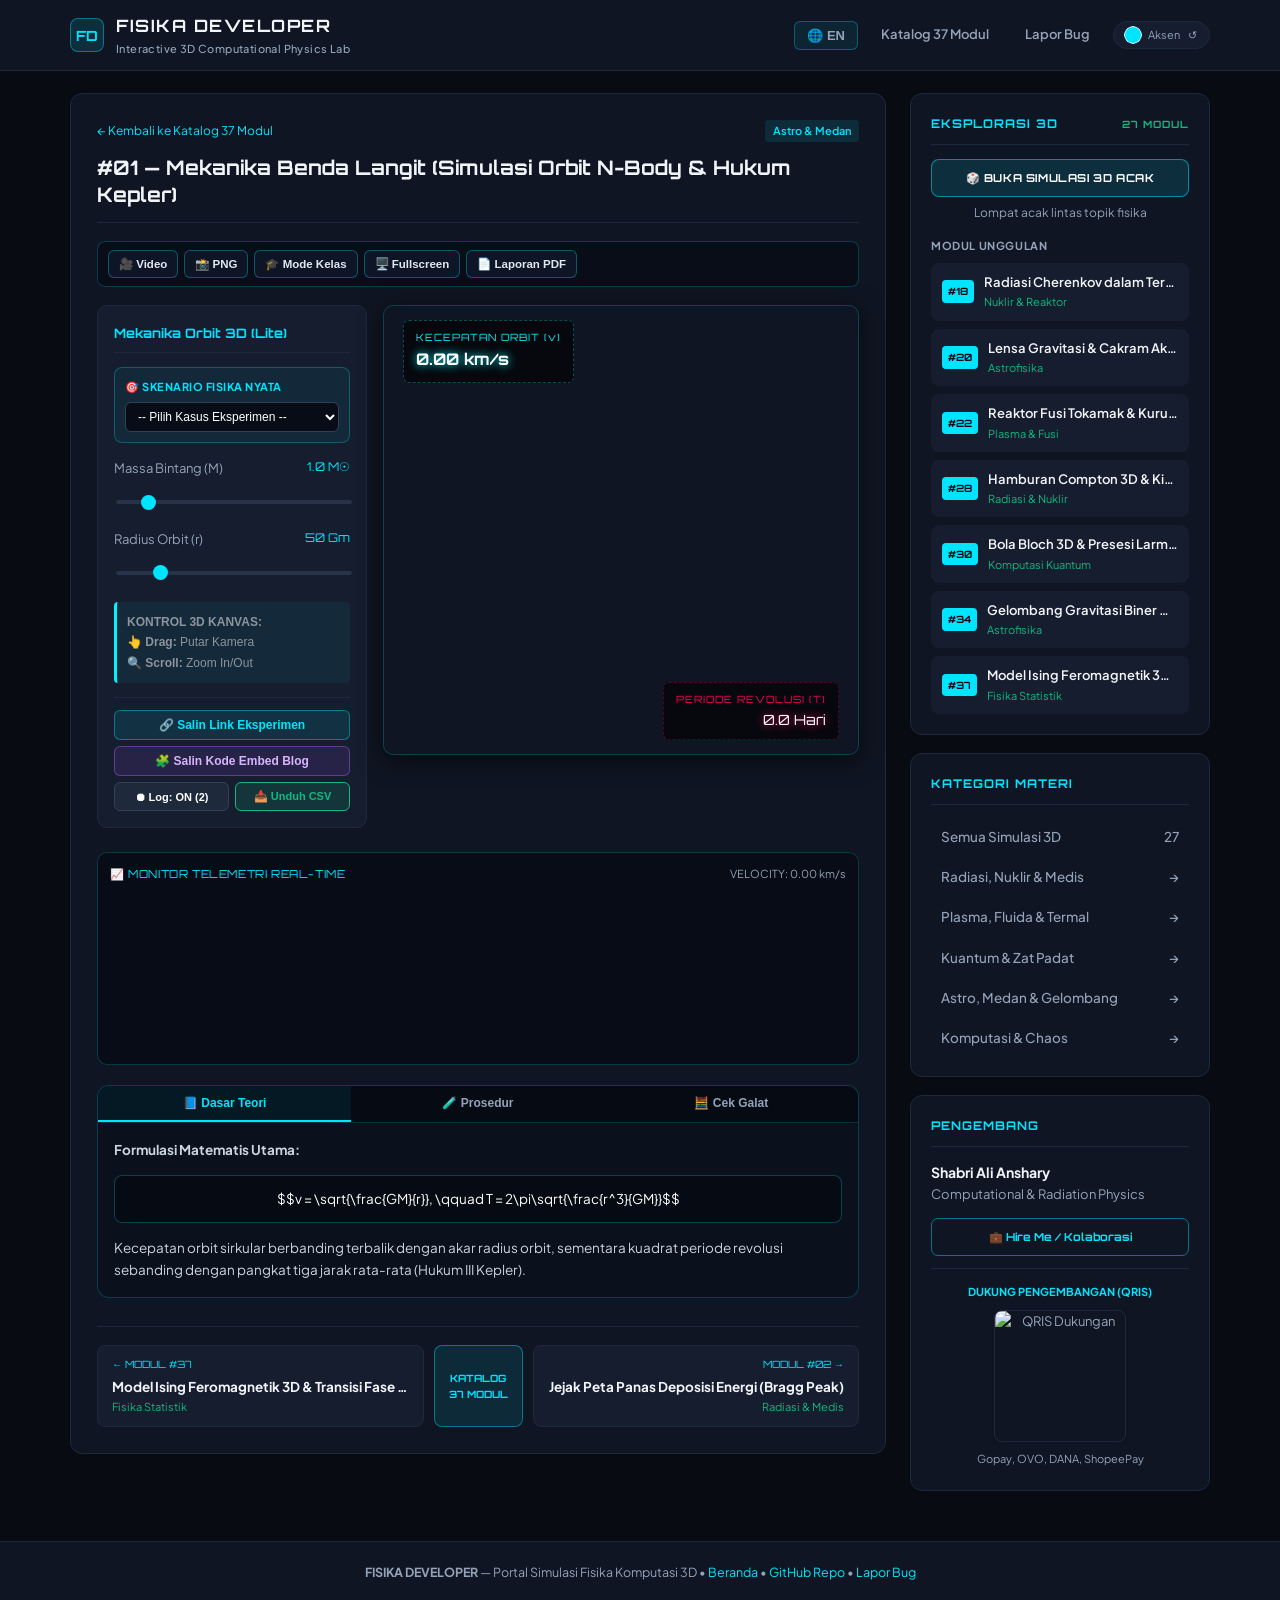
==== modul.html @ 979b7459 "Update modul.html" ====
<!DOCTYPE html>
<html lang="id">
<head>
  <link rel="manifest" href="manifest.json"/>
  <meta charset="utf-8"/>
  <meta name="viewport" content="width=device-width, initial-scale=1"/>
  <title>Modul Simulasi 3D — Fisika Developer</title>
  <link rel="preconnect" href="https://fonts.gstatic.com" crossorigin/>
  <link href="https://fonts.googleapis.com/css2?family=Orbitron:wght@600;700&family=Plus+Jakarta+Sans:wght@400;500;600;700&display=swap" rel="stylesheet"/>
  <link rel="stylesheet" href="style.css?v=3"/>

  <!-- Pustaka Inti 3D & Grafik (Dimuat langsung sebelum modul dijalankan) -->
  <script src="https://cdnjs.cloudflare.com/ajax/libs/three.js/r128/three.min.js"></script>
  <script src="https://cdn.jsdelivr.net/npm/three@0.128.0/examples/js/controls/OrbitControls.js"></script>
  <script src="https://cdn.jsdelivr.net/npm/three@0.128.0/examples/js/renderers/CSS2DRenderer.js"></script>
  <script src="https://cdn.jsdelivr.net/npm/three@0.128.0/examples/js/renderers/CSS3DRenderer.js"></script>
  <script src="https://cdn.jsdelivr.net/npm/chart.js@4.4.1/dist/chart.umd.min.js"></script>

  <script>
    window.MathJax = {
      tex: { inlineMath: [['$', '$'], ['\\(', '\\)']], displayMath: [['$$', '$$'], ['\\[', '\\]']] },
      options: { skipHtmlTags: ['script', 'noscript', 'style', 'textarea', 'pre'] }
    };
  </script>
  <script async id="MathJax-script" src="https://cdn.jsdelivr.net/npm/mathjax@3/es5/tex-mml-chtml.js"></script>
  <script>
    (function() {
      try {
        var saved = localStorage.getItem('customThemeColor');
        if (saved && /^#[0-9A-Fa-f]{6}$/.test(saved)) {
          var r = parseInt(saved.slice(1, 3), 16);
          var g = parseInt(saved.slice(3, 5), 16);
          var b = parseInt(saved.slice(5, 7), 16);
          document.documentElement.style.setProperty('--accent', saved);
          document.documentElement.style.setProperty('--accent-rgb', r + ', ' + g + ', ' + b);
        }
      } catch (e) {}
    })();
  </script>
</head>
<body>
  <header class="site-header">
    <div class="header-inner">
      <div class="brand-group">
        <div class="brand-logo">FD</div>
        <div>
          <h1 class="brand-title"><a href="index.html">FISIKA DEVELOPER</a></h1>
          <span class="brand-sub">Interactive 3D Computational Physics Lab</span>
        </div>
      </div>

      <div class="header-actions">
        <a class="header-nav-link" href="index.html">Katalog 27 Modul</a>
        <a class="header-nav-link" href="mailto:ian479872@gmail.com?subject=%5BBUG%20REPORT%5D%20Fisika%20Developer" title="Laporkan Kendala Simulasi">Lapor Bug</a>
        <div class="accent-pill" title="Ubah Warna Aksen">
          <input id="theme-color-picker" type="color" value="#00e5ff"/>
          <span>Aksen</span>
          <button class="btn-reset-mini" id="btn-reset-theme" title="Reset Warna" type="button">&#8634;</button>
        </div>
      </div>
    </div>
  </header>

  <div class="page-shell">
    <main class="main-column">
      <article class="post-article-card">
        <div class="module-breadcrumb">
          <a href="index.html">&#8592; Kembali ke Katalog 27 Modul</a>
          <span class="module-tag" id="f3d-mod-badge">MODUL 3D</span>
        </div>
        <h1 class="post-title" id="f3d-mod-title">Memuat Modul Simulasi 3D...</h1>
        <div class="post-body" id="f3d-module-mount">
          <p style="color:var(--text-secondary);">Menginisialisasi ruang kerja simulasi interaktif...</p>
        </div>
        <div id="f3d-post-nav"></div>
      </article>
    </main>

    <aside class="sidebar-column">
      <div class="card-box">
        <h3 class="card-heading">
          <span>Eksplorasi 3D</span>
          <span style="font-size:10px;color:var(--mint);">27 MODUL</span>
        </h3>
        <button class="btn-random-sim" id="f3d-btn-random" type="button">🎲 BUKA SIMULASI 3D ACAK</button>
        <div class="random-status" id="f3d-rand-msg">Lompat acak lintas topik fisika</div>

        <div style="font-size:11px;font-weight:700;color:var(--text-secondary);letter-spacing:0.6px;margin-bottom:8px;text-transform:uppercase;">Modul Unggulan</div>
        <div class="featured-list" id="f3d-featured-container"></div>
      </div>

      <div class="card-box">
        <h3 class="card-heading"><span>Kategori Materi</span></h3>
        <ul class="cat-nav">
          <li><a href="index.html"><span>Semua Simulasi 3D</span><span>27</span></a></li>
          <li><a href="index.html?cat=Radiasi"><span>Radiasi, Nuklir &amp; Medis</span><span>&#8594;</span></a></li>
          <li><a href="index.html?cat=Plasma"><span>Plasma, Fluida &amp; Termal</span><span>&#8594;</span></a></li>
          <li><a href="index.html?cat=Kuantum"><span>Kuantum &amp; Zat Padat</span><span>&#8594;</span></a></li>
          <li><a href="index.html?cat=Astro"><span>Astro, Medan &amp; Gelombang</span><span>&#8594;</span></a></li>
          <li><a href="index.html?cat=Komputasi"><span>Komputasi &amp; Chaos</span><span>&#8594;</span></a></li>
        </ul>
      </div>

      <div class="card-box author-compact">
        <h3 class="card-heading"><span>Pengembang</span></h3>
        <strong>Shabri Ali Anshary</strong>
        <span>Computational &amp; Radiation Physics</span>
        <a class="btn-hire-mini" href="mailto:ian479872@gmail.com?subject=Tawaran%20Proyek%20Simulasi%20Web">💼 Hire Me / Kolaborasi</a>

        <div class="qris-mini-wrap">
          <span style="font-size:11px;font-weight:700;color:var(--accent);">DUKUNG PENGEMBANGAN (QRIS)</span>
          <img alt="QRIS Dukungan" loading="lazy" src="https://blogger.googleusercontent.com/img/b/R29vZ2xl/AVvXsEjn8CVaFUHnzJ29BANb3u8pIcpBMnOL6hbS3zl74StJT4lQZQMVQcQhNfY4mlAuALlma7hH4tqzjRbS37jIZikskLcAdOvyph9LU2ssyJGs4J17hGtbOM6IzKD-2duD3jlP1rYNDQzkLaF1NLt0YvtrfphUtM-YyN1kcEtHDL6ZC6NzZArZ9fwg37jhEW_D/s200/ebe55a66-ebf7-45c8-be08-d30afd587307.png"/>
          <span style="font-size:11px;">Gopay, OVO, DANA, ShopeePay</span>
        </div>
      </div>
    </aside>
  </div>

  <footer class="site-footer">
    <strong>FISIKA DEVELOPER</strong> &#8212; Portal Simulasi Fisika Komputasi 3D &#8226; <a href="index.html">Beranda</a> &#8226; <a href="https://github.com/EjenAli1/fisika-developer-clone" target="_blank" rel="noopener">GitHub Repo</a> &#8226; <a href="mailto:ian479872@gmail.com?subject=%5BBUG%20REPORT%5D">Lapor Bug</a>
  </footer>

  <script src="app.js?v=5"></script>
  <script src="addons.js?v=5"></script>
  <div class="fu-cmd-backdrop" id="fu-cmd-backdrop">
  <div class="fu-cmd-box">
    <input type="search" class="fu-cmd-input" id="fu-cmd-input" placeholder="Ketik nama simulasi, kategori, atau rumus (Esc untuk tutup)..." />
    <div class="fu-cmd-list" id="fu-cmd-list"></div>
  </div>
</div>
</body>
</html>
---- style.css ----
/* =====================================================================
   FISIKA DEVELOPER — MINIMALIST DARK LAB v2.3 (GITHUB PAGES EDITION)
   ===================================================================== */
:root {
  --accent: #00e5ff;
  --accent-rgb: 0, 229, 255;
  --mint: #10b981;
  --bg-body: #080b12;
  --bg-surface: #0f1522;
  --bg-elevated: #151d2e;
  --border-subtle: #1e293b;
  --text-primary: #f1f5f9;
  --text-secondary: #94a3b8;
  --font-display: 'Orbitron', sans-serif;
  --font-sans: 'Plus Jakarta Sans', -apple-system, BlinkMacSystemFont, sans-serif;
}

*, *::before, *::after { box-sizing: border-box; }

html { scroll-behavior: smooth; }
body {
  margin: 0;
  padding: 0;
  background-color: var(--bg-body);
  color: var(--text-primary);
  font-family: var(--font-sans);
  font-size: 15px;
  line-height: 1.65;
  -webkit-font-smoothing: antialiased;
}

a { color: var(--accent); text-decoration: none; transition: color 0.18s ease; }
a:hover { color: #ffffff; }

::-webkit-scrollbar { width: 7px; height: 7px; }
::-webkit-scrollbar-track { background: var(--bg-body); }
::-webkit-scrollbar-thumb { background: #263349; border-radius: 4px; }
::-webkit-scrollbar-thumb:hover { background: var(--accent); }

/* 1. TOP HEADER BAR */
.site-header {
  background: var(--bg-surface);
  border-bottom: 1px solid var(--border-subtle);
  position: sticky;
  top: 0;
  z-index: 100;
}
.header-inner {
  max-width: 1180px;
  margin: 0 auto;
  padding: 12px 20px;
  display: flex;
  align-items: center;
  justify-content: space-between;
  gap: 16px;
}
.brand-group { display: flex; align-items: center; gap: 12px; min-width: 0; }
.brand-logo {
  width: 34px; height: 34px;
  border-radius: 8px;
  background: rgba(var(--accent-rgb), 0.12);
  border: 1px solid rgba(var(--accent-rgb), 0.4);
  display: flex; align-items: center; justify-content: center;
  font-family: var(--font-display); font-weight: 700; font-size: 14px; color: var(--accent);
  flex-shrink: 0;
}
.brand-title {
  margin: 0;
  font-family: var(--font-display);
  font-size: 17px;
  font-weight: 700;
  letter-spacing: 1.5px;
  color: var(--text-primary);
  text-transform: uppercase;
  white-space: nowrap;
  overflow: hidden;
  text-overflow: ellipsis;
}
.brand-title a { color: inherit; }
.brand-sub {
  display: block;
  font-family: var(--font-sans);
  font-size: 11px;
  font-weight: 500;
  color: var(--text-secondary);
  letter-spacing: 0.4px;
}

.header-actions { display: flex; align-items: center; gap: 10px; flex-shrink: 0; }
.header-nav-link {
  font-size: 13px;
  font-weight: 600;
  color: var(--text-secondary);
  padding: 6px 12px;
  border-radius: 6px;
  border: 1px solid transparent;
}
.header-nav-link:hover, .header-nav-link.active {
  color: var(--accent);
  background: rgba(var(--accent-rgb), 0.08);
  border-color: rgba(var(--accent-rgb), 0.25);
}
.accent-pill {
  display: flex; align-items: center; gap: 6px;
  background: var(--bg-elevated);
  border: 1px solid var(--border-subtle);
  padding: 4px 10px;
  border-radius: 999px;
  font-size: 11px;
  color: var(--text-secondary);
}
input[type="color"]#theme-color-picker {
  -webkit-appearance: none; border: none; width: 18px; height: 18px;
  border-radius: 50%; cursor: pointer; background: none; padding: 0;
}
input[type="color"]#theme-color-picker::-webkit-color-swatch-wrapper { padding: 0; }
input[type="color"]#theme-color-picker::-webkit-color-swatch { border: 1px solid #fff; border-radius: 50%; }
.btn-reset-mini {
  background: none; border: none; color: var(--text-secondary);
  font-size: 11px; cursor: pointer; padding: 0 2px;
}
.btn-reset-mini:hover { color: var(--accent); }

/* 2. NOTICE BAR */
.notice-bar {
  max-width: 1180px;
  margin: 14px auto 0;
  padding: 0 20px;
}
.notice-inner {
  display: flex; align-items: center; justify-content: space-between; gap: 12px;
  background: rgba(245, 158, 11, 0.08);
  border: 1px solid rgba(245, 158, 11, 0.3);
  color: #fbbf24;
  padding: 8px 14px;
  border-radius: 8px;
  font-size: 13px;
}
.notice-close {
  background: none; border: none; color: #fbbf24; font-size: 16px;
  cursor: pointer; line-height: 1; padding: 2px 6px;
}

/* 3. GRID UTAMA 2 KOLOM */
.page-shell {
  max-width: 1180px;
  margin: 22px auto 50px;
  padding: 0 20px;
  display: grid;
  grid-template-columns: minmax(0, 1fr) 300px;
  gap: 24px;
  align-items: start;
}
.main-column { min-width: 0; }
.sidebar-column {
  position: sticky;
  top: 76px;
  display: flex;
  flex-direction: column;
  gap: 18px;
}

@media (max-width: 920px) {
  .page-shell { grid-template-columns: 1fr; }
  .sidebar-column { position: static; }
}

/* 4. KARTU STANDAR & SIDEBAR */
.card-box {
  background: var(--bg-surface);
  border: 1px solid var(--border-subtle);
  border-radius: 12px;
  padding: 20px;
}
.card-heading {
  margin: 0 0 14px;
  font-family: var(--font-display);
  font-size: 12px;
  font-weight: 700;
  letter-spacing: 1px;
  color: var(--accent);
  text-transform: uppercase;
  display: flex;
  align-items: center;
  justify-content: space-between;
  padding-bottom: 10px;
  border-bottom: 1px solid var(--border-subtle);
}

.btn-random-sim {
  width: 100%;
  padding: 11px 14px;
  background: rgba(var(--accent-rgb), 0.12);
  border: 1px solid rgba(var(--accent-rgb), 0.5);
  border-radius: 8px;
  color: #ffffff;
  font-family: var(--font-display);
  font-size: 11px;
  font-weight: 700;
  letter-spacing: 0.6px;
  cursor: pointer;
  transition: background 0.18s ease, border-color 0.18s ease;
}
.btn-random-sim:hover {
  background: var(--accent);
  border-color: var(--accent);
  color: #05080f;
}
.random-status {
  font-size: 12px;
  color: var(--text-secondary);
  text-align: center;
  margin: 6px 0 14px;
  min-height: 18px;
}

.featured-list { display: flex; flex-direction: column; gap: 8px; }
.featured-item {
  display: flex; align-items: center; gap: 10px;
  padding: 8px 10px;
  background: var(--bg-elevated);
  border: 1px solid transparent;
  border-radius: 8px;
  transition: border-color 0.18s ease, transform 0.18s ease;
}
.featured-item:hover {
  border-color: rgba(var(--accent-rgb), 0.45);
  transform: translateX(2px);
}
.featured-num {
  font-family: var(--font-display);
  font-size: 10px;
  font-weight: 700;
  color: #05080f;
  background: var(--accent);
  padding: 3px 6px;
  border-radius: 4px;
  flex-shrink: 0;
}
.featured-meta { min-width: 0; flex: 1; }
.featured-title {
  display: block;
  font-size: 13px;
  font-weight: 600;
  color: var(--text-primary);
  white-space: nowrap;
  overflow: hidden;
  text-overflow: ellipsis;
}
.featured-cat {
  display: block;
  font-size: 11px;
  color: var(--mint);
}

.cat-nav { list-style: none; margin: 0; padding: 0; display: flex; flex-direction: column; gap: 4px; }
.cat-nav a {
  display: flex; align-items: center; justify-content: space-between;
  padding: 7px 10px;
  border-radius: 6px;
  font-size: 13.5px;
  font-weight: 500;
  color: var(--text-secondary);
}
.cat-nav a:hover, .cat-nav a.active {
  background: var(--bg-elevated);
  color: var(--accent);
  font-weight: 600;
}

.author-compact { font-size: 13px; color: var(--text-secondary); }
.author-compact strong { color: var(--text-primary); display: block; font-size: 14px; }
.qris-mini-wrap {
  margin-top: 12px;
  padding-top: 12px;
  border-top: 1px solid var(--border-subtle);
  text-align: center;
}
.qris-mini-wrap img {
  width: 132px; height: 132px;
  border-radius: 8px;
  border: 1px solid var(--border-subtle);
  margin: 8px auto 6px;
  display: block;
}
.btn-hire-mini {
  display: block;
  margin-top: 12px;
  text-align: center;
  padding: 9px 12px;
  border-radius: 7px;
  border: 1px solid rgba(var(--accent-rgb), 0.45);
  color: var(--accent);
  font-family: var(--font-display);
  font-size: 11px;
  font-weight: 700;
}
.btn-hire-mini:hover { background: var(--accent); color: #05080f; }

/* 5. KATALOG 27 MODUL */
.catalog-header {
  display: flex; flex-wrap: wrap; justify-content: space-between; align-items: center;
  gap: 12px; margin-bottom: 16px;
}
.catalog-title {
  margin: 0;
  font-family: var(--font-display);
  font-size: 16px;
  color: var(--text-primary);
  letter-spacing: 0.6px;
}
.catalog-search {
  padding: 8px 12px;
  min-width: 240px;
  background: var(--bg-body);
  border: 1px solid var(--border-subtle);
  border-radius: 8px;
  color: var(--text-primary);
  font-family: var(--font-sans);
  font-size: 13px;
}
.catalog-search:focus { outline: none; border-color: var(--accent); }

.filter-pills { display: flex; flex-wrap: wrap; gap: 6px; margin-bottom: 18px; }
.filter-pill {
  padding: 6px 12px;
  border-radius: 6px;
  border: 1px solid var(--border-subtle);
  background: var(--bg-elevated);
  color: var(--text-secondary);
  font-size: 12px;
  font-weight: 600;
  cursor: pointer;
  transition: all 0.15s ease;
  display: inline-block;
}
.filter-pill:hover { border-color: var(--accent); color: var(--text-primary); }
.filter-pill.is-active {
  background: var(--accent);
  border-color: var(--accent);
  color: #05080f;
  font-weight: 700;
}

.module-grid {
  display: grid;
  grid-template-columns: repeat(auto-fill, minmax(245px, 1fr));
  gap: 14px;
}

.module-card {
  background: var(--bg-elevated);
  border: 1px solid var(--border-subtle);
  border-radius: 10px;
  padding: 15px;
  display: flex;
  flex-direction: column;
  justify-content: space-between;
  transition: border-color 0.18s ease, transform 0.18s ease;
}
.module-card:hover {
  border-color: var(--accent);
  transform: translateY(-2px);
}
.module-card-top {
  display: flex; justify-content: space-between; align-items: center; gap: 8px;
  margin-bottom: 8px;
}
.module-id {
  font-family: var(--font-display);
  font-size: 11px;
  font-weight: 700;
  color: var(--mint);
  flex-shrink: 0;
}
.module-tag {
  font-size: 11px;
  font-weight: 600;
  color: var(--accent);
  background: rgba(var(--accent-rgb), 0.1);
  padding: 2px 8px;
  border-radius: 4px;
  white-space: nowrap;
  overflow: hidden;
  text-overflow: ellipsis;
}
.module-card-title {
  font-size: 14.5px;
  font-weight: 700;
  color: var(--text-primary);
  line-height: 1.35;
  margin-bottom: 6px;
}
.module-card-desc {
  margin: 0;
  font-size: 12.5px;
  color: var(--text-secondary);
  line-height: 1.45;
}
.module-card-cta {
  margin-top: 12px;
  font-family: var(--font-display);
  font-size: 10px;
  font-weight: 700;
  color: var(--accent);
  letter-spacing: 0.6px;
}

/* 6. ARTIKEL & KONTROL SIMULASI 3D */
.post-article-card {
  background: var(--bg-surface);
  border: 1px solid var(--border-subtle);
  border-radius: 12px;
  padding: 26px;
}
.module-breadcrumb {
  display: flex;
  align-items: center;
  justify-content: space-between;
  gap: 10px;
  margin-bottom: 12px;
  font-size: 12px;
  color: var(--text-secondary);
}
h1.post-title {
  margin: 0 0 18px;
  font-family: var(--font-display);
  font-size: 20px;
  line-height: 1.35;
  color: var(--text-primary);
  padding-bottom: 14px;
  border-bottom: 1px solid var(--border-subtle);
}
.post-body { color: #cbd5e1; font-size: 15.5px; line-height: 1.7; }
.post-body h2 {
  font-family: var(--font-display);
  font-size: 16px;
  color: var(--accent);
  margin: 28px 0 12px;
  padding-bottom: 6px;
  border-bottom: 1px solid var(--border-subtle);
}
.post-body table {
  width: 100%;
  border-collapse: collapse;
  margin: 16px 0;
  font-size: 14px;
}
.post-body th, .post-body td {
  padding: 10px 12px;
  border-bottom: 1px solid var(--border-subtle);
  text-align: left;
}
.post-body th { color: var(--accent); background: var(--bg-elevated); }

.physics-sim-wrapper {
  display: flex;
  flex-direction: column;
  gap: 16px;
  margin: 18px 0 24px;
}
@media (min-width: 820px) {
  .physics-sim-wrapper { flex-direction: row; align-items: flex-start; }
  .control-panel { flex: 0 0 270px; position: sticky; top: 76px; }
  .visualization-panel { flex: 1; min-width: 0; }
}
.control-panel {
  background: var(--bg-elevated);
  border: 1px solid var(--border-subtle);
  border-radius: 10px;
  padding: 16px;
}
.control-panel h3 {
  margin: 0 0 14px;
  font-family: var(--font-display);
  font-size: 13px;
  color: var(--accent);
  padding-bottom: 8px;
  border-bottom: 1px solid var(--border-subtle);
}
.input-group { margin-bottom: 16px; }
.input-group label {
  display: flex; justify-content: space-between;
  font-size: 13px; color: var(--text-secondary); margin-bottom: 6px;
}
.value-display { font-family: var(--font-display); font-size: 12px; color: var(--accent); }
input[type=range] { -webkit-appearance: none; width: 100%; background: transparent; }
input[type=range]::-webkit-slider-runnable-track {
  width: 100%; height: 4px; background: #263349; border-radius: 2px;
}
input[type=range]::-webkit-slider-thumb {
  -webkit-appearance: none; height: 15px; width: 15px; border-radius: 50%;
  background: var(--accent); cursor: pointer; margin-top: -5.5px;
}
canvas { max-width: 100%; border-radius: 8px; display: block; }

/* 7. NAVIGASI PREV / KATALOG / NEXT */
#f3d-post-nav {
  display: grid;
  grid-template-columns: 1fr auto 1fr;
  gap: 10px;
  margin-top: 28px;
  padding-top: 18px;
  border-top: 1px solid var(--border-subtle);
}
.f3d-nav-card {
  display: flex; flex-direction: column; justify-content: center;
  padding: 10px 14px;
  background: var(--bg-elevated);
  border: 1px solid var(--border-subtle);
  border-radius: 8px;
  min-width: 0;
}
.f3d-nav-card:hover { border-color: var(--accent); }
.f3d-nav-prev { text-align: left; }
.f3d-nav-next { text-align: right; }
.f3d-nav-dir {
  font-family: var(--font-display); font-size: 10px; color: var(--accent); margin-bottom: 3px;
}
.f3d-nav-title {
  font-size: 13.5px; font-weight: 700; color: var(--text-primary);
  white-space: nowrap; overflow: hidden; text-overflow: ellipsis;
}
.f3d-nav-cat { font-size: 11px; color: var(--mint); }
.f3d-nav-hub {
  display: flex; align-items: center; justify-content: center;
  padding: 10px 14px;
  background: rgba(var(--accent-rgb), 0.1);
  border: 1px solid rgba(var(--accent-rgb), 0.4);
  border-radius: 8px;
  font-family: var(--font-display); font-size: 10px; font-weight: 700;
  color: var(--accent); text-align: center;
}
.f3d-nav-hub:hover { background: var(--accent); color: #05080f; }

@media (max-width: 640px) {
  #f3d-post-nav { grid-template-columns: 1fr; }
  .f3d-nav-next { text-align: left; }
  .post-article-card { padding: 18px; }
}

.site-footer {
  border-top: 1px solid var(--border-subtle);
  background: var(--bg-surface);
  padding: 20px;
  text-align: center;
  font-size: 12.5px;
  color: var(--text-secondary);
}
.site-footer a { color: var(--accent); }
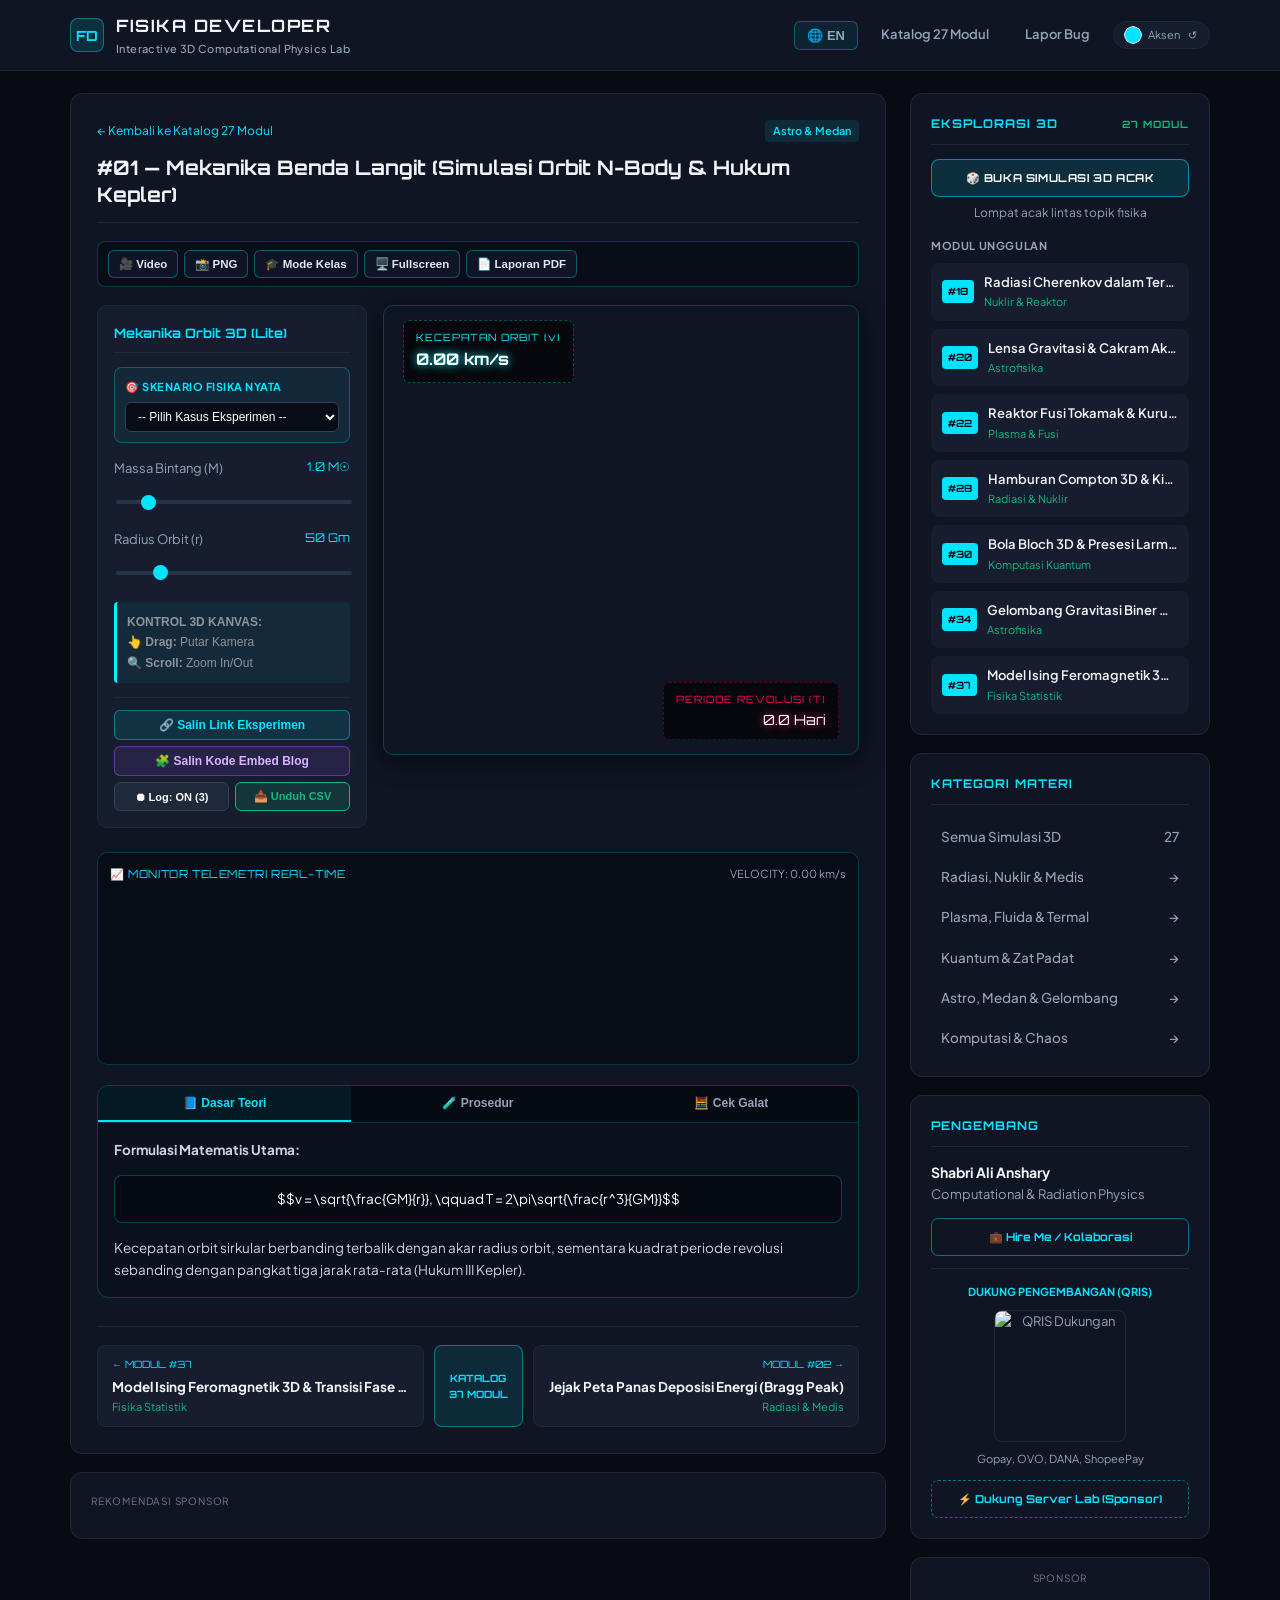
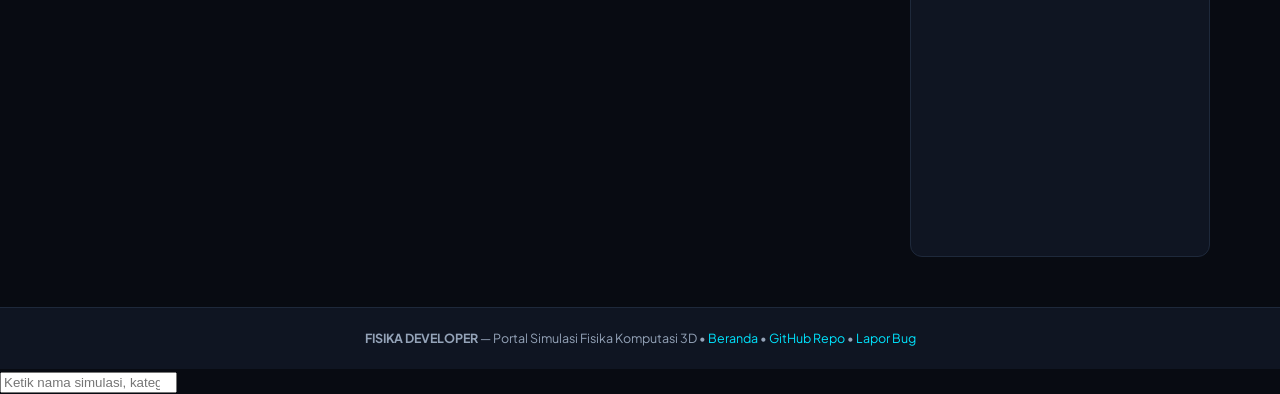
==== commit cc5dd097: "Add files via upload" ====
--- a/modul.html
+++ b/modul.html
@@ -74,6 +74,16 @@
         </div>
         <div id="f3d-post-nav"></div>
       </article>
+
+      <!-- SLOT IKLAN 1: NATIVE BANNER (DI BAWAH MODUL & LKM) -->
+      <div class="card-box" style="margin-top:18px;">
+        <div style="font-size:10px;letter-spacing:0.8px;text-transform:uppercase;color:var(--text-secondary);margin-bottom:8px;opacity:0.7;">Rekomendasi Sponsor</div>
+        <script async="async" data-cfasync="false" src="https://bauval.org/21/3f4fc23d3f218cac491c4b5a6fe559f6"></script>
+        <div id="container-3f4fc23d3f218cac491c4b5a6fe559f6"></div>
+      </div>
+
+      <!-- SLOT IKLAN 2: BANNER RESPONSIF (320x50 MOBILE / 728x90 DESKTOP) -->
+      <div id="ad-slot-responsive" style="display:flex;justify-content:center;align-items:center;margin:18px auto 0;min-height:50px;max-width:100%;overflow:hidden;"></div>
     </main>
 
     <aside class="sidebar-column">
@@ -112,6 +122,15 @@
           <img alt="QRIS Dukungan" loading="lazy" src="https://blogger.googleusercontent.com/img/b/R29vZ2xl/AVvXsEjn8CVaFUHnzJ29BANb3u8pIcpBMnOL6hbS3zl74StJT4lQZQMVQcQhNfY4mlAuALlma7hH4tqzjRbS37jIZikskLcAdOvyph9LU2ssyJGs4J17hGtbOM6IzKD-2duD3jlP1rYNDQzkLaF1NLt0YvtrfphUtM-YyN1kcEtHDL6ZC6NzZArZ9fwg37jhEW_D/s200/ebe55a66-ebf7-45c8-be08-d30afd587307.png"/>
           <span style="font-size:11px;">Gopay, OVO, DANA, ShopeePay</span>
         </div>
+
+        <!-- SLOT IKLAN 3: SMARTLINK (DUKUNGAN SUKARELA) -->
+        <a class="btn-hire-mini" href="https://araplhn.org/4/ee86b0c8e01a87bf620e62f0882568e6" target="_blank" rel="noopener sponsored" style="margin-top:10px;border-style:dashed;">⚡ Dukung Server Lab (Sponsor)</a>
+      </div>
+
+      <!-- SLOT IKLAN 4: BANNER 300x250 SIDEBAR -->
+      <div class="card-box" style="display:flex;flex-direction:column;align-items:center;padding:12px;">
+        <span style="font-size:10px;letter-spacing:0.8px;text-transform:uppercase;color:var(--text-secondary);margin-bottom:8px;opacity:0.7;">Sponsor</span>
+        <div id="ad-slot-300x250" style="width:300px;max-width:100%;height:250px;display:flex;justify-content:center;align-items:center;overflow:hidden;"></div>
       </div>
     </aside>
   </div>
@@ -123,10 +142,79 @@
   <script src="app.js?v=5"></script>
   <script src="addons.js?v=5"></script>
   <div class="fu-cmd-backdrop" id="fu-cmd-backdrop">
-  <div class="fu-cmd-box">
-    <input type="search" class="fu-cmd-input" id="fu-cmd-input" placeholder="Ketik nama simulasi, kategori, atau rumus (Esc untuk tutup)..." />
-    <div class="fu-cmd-list" id="fu-cmd-list"></div>
+    <div class="fu-cmd-box">
+      <input type="search" class="fu-cmd-input" id="fu-cmd-input" placeholder="Ketik nama simulasi, kategori, atau rumus (Esc untuk tutup)..." />
+      <div class="fu-cmd-list" id="fu-cmd-list"></div>
+    </div>
   </div>
-</div>
+
+  <!-- === ADSTERRA BANNER LOADER (TERISOLASI ANTI-BENTROK) === -->
+  <script>
+    (function () {
+      // TEMPELKAN URL src="..." DARI TOMBOL COPY CODE MASING-MASING BANNER DI SINI:
+      const ADSTERRA_INVOKE_URLS = {
+  banner300x250: 'https://www.highperformanceformat.com/https://bauval.org/22/47f9b2c57e08fb1b89f553c346feffb4/invoke.js', // Ganti ini
+  banner320x50:  'https://www.highperformanceformat.com/https://bauval.org/22/faea6ea225556c28691d2b956bf4ed9c/invoke.js',  // Ganti ini
+  banner728x90:  'https://www.highperformanceformat.com/https://bauval.org/22/205db90d9d654b6732c97db341a6416a/invoke.js'   // Ganti ini
+};
+
+      function mountIsolatedBanner(containerId, key, width, height, invokeUrl) {
+        const container = document.getElementById(containerId);
+        if (!container || !invokeUrl || invokeUrl.startsWith('PASTE_')) return;
+
+        const iframe = document.createElement('iframe');
+        iframe.width = width;
+        iframe.height = height;
+        iframe.scrolling = 'no';
+        iframe.style.border = 'none';
+        iframe.style.overflow = 'hidden';
+        iframe.style.maxWidth = '100%';
+        iframe.srcdoc = `<!DOCTYPE html>
+<html>
+<body style="margin:0;padding:0;background:transparent;display:flex;justify-content:center;">
+  <script>
+    atOptions = {
+      'key' : '${key}',
+      'format' : 'iframe',
+      'height' : ${height},
+      'width' : ${width},
+      'params' : {}
+    };
+  <\/script>
+  <script src="${invokeUrl}"><\/script>
+</body>
+</html>`;
+        container.appendChild(iframe);
+      }
+
+      // 1. Pasang Banner 300x250 di Sidebar
+      mountIsolatedBanner(
+        'ad-slot-300x250',
+        '47f9b2c57e08fb1b89f553c346feffb4',
+        300,
+        250,
+        ADSTERRA_INVOKE_URLS.banner300x250
+      );
+
+      // 2. Pasang Banner Responsif (728x90 Desktop / 320x50 Mobile)
+      if (window.innerWidth >= 768) {
+        mountIsolatedBanner(
+          'ad-slot-responsive',
+          '205db90d9d654b6732c97db341a6416a',
+          728,
+          90,
+          ADSTERRA_INVOKE_URLS.banner728x90
+        );
+      } else {
+        mountIsolatedBanner(
+          'ad-slot-responsive',
+          'faea6ea225556c28691d2b956bf4ed9c',
+          320,
+          50,
+          ADSTERRA_INVOKE_URLS.banner320x50
+        );
+      }
+    })();
+  </script>
 </body>
 </html>
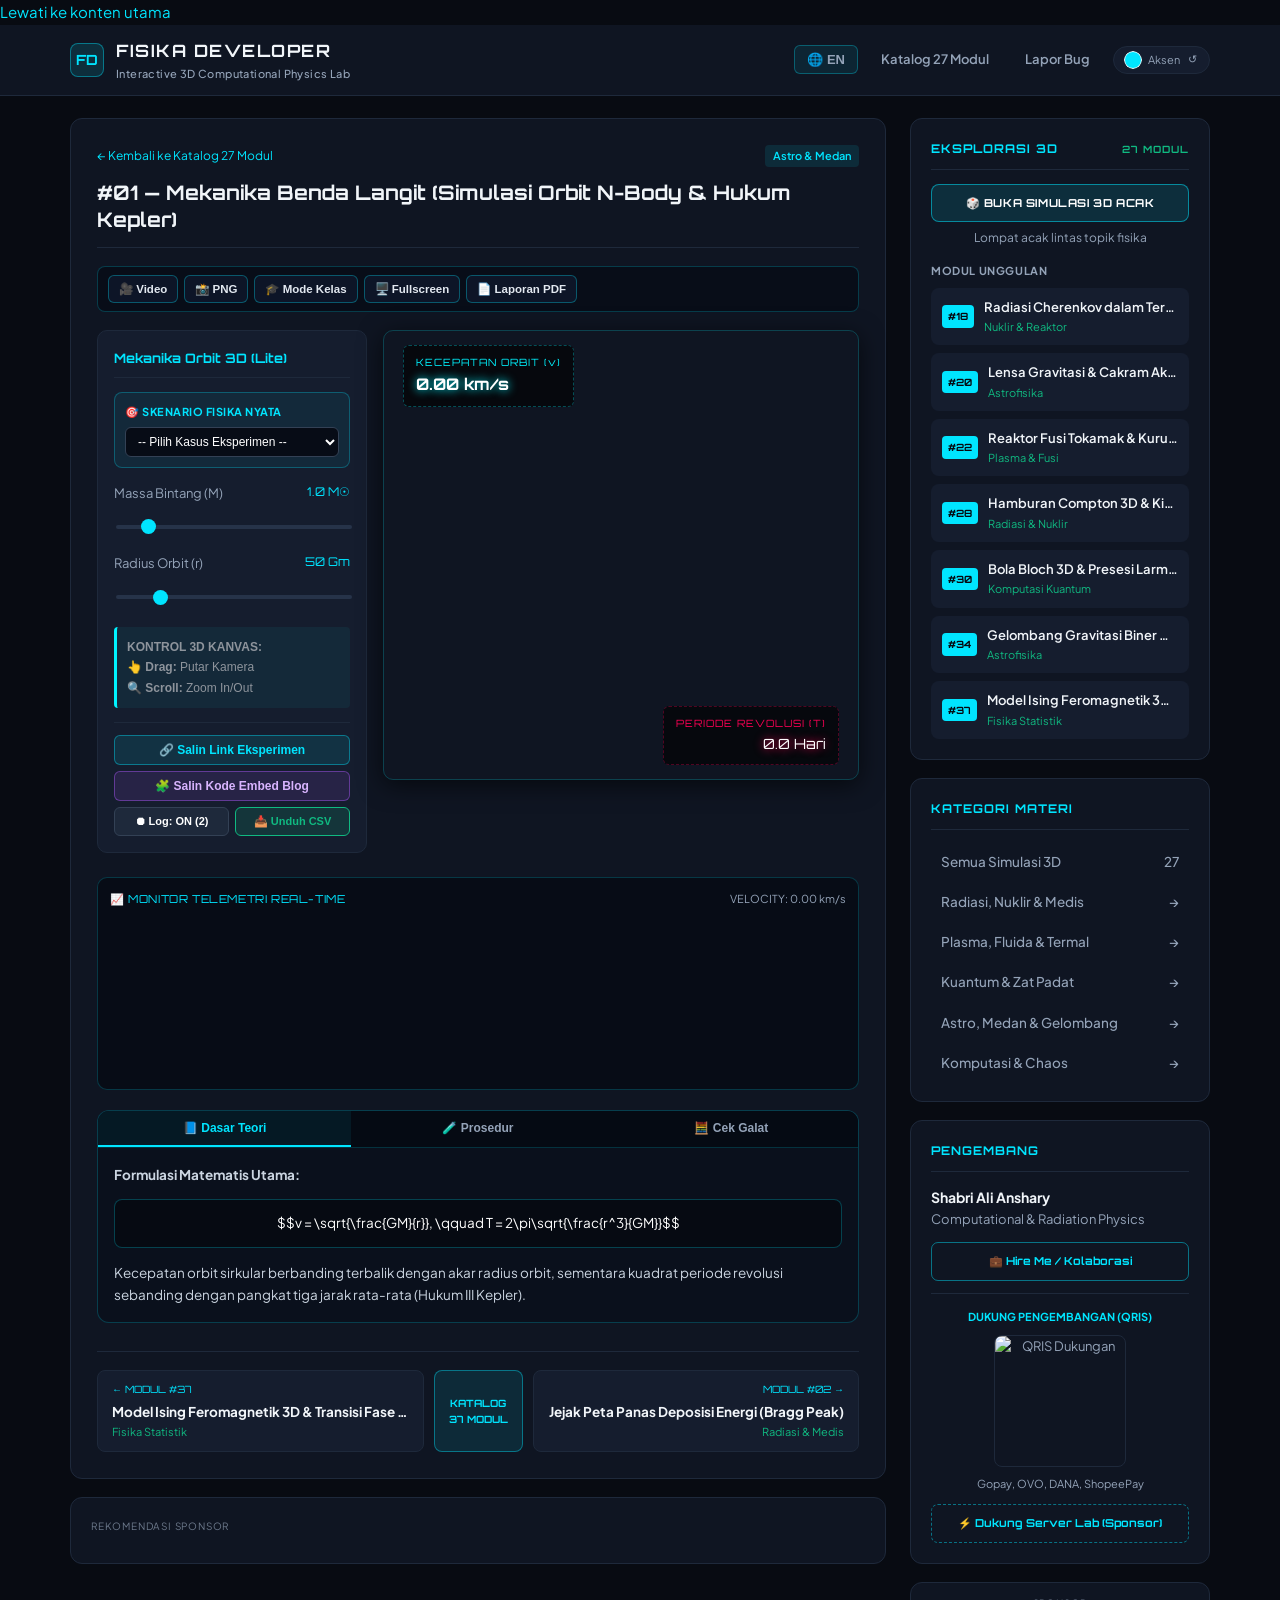
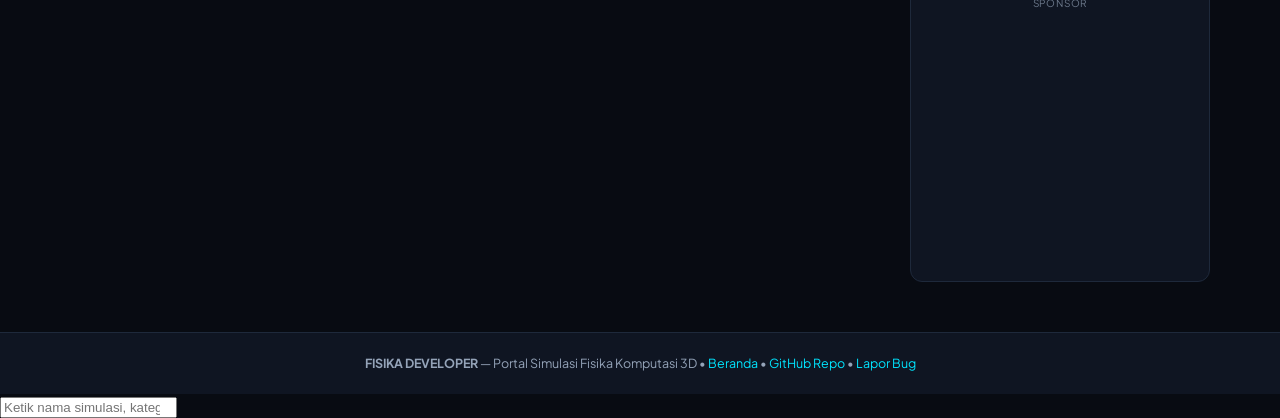
==== commit 500804bf: "Update modul.html" ====
--- a/modul.html
+++ b/modul.html
@@ -8,6 +8,9 @@
   <link rel="preconnect" href="https://fonts.gstatic.com" crossorigin/>
   <link href="https://fonts.googleapis.com/css2?family=Orbitron:wght@600;700&family=Plus+Jakarta+Sans:wght@400;500;600;700&display=swap" rel="stylesheet"/>
   <link rel="stylesheet" href="style.css?v=3"/>
+    <link rel="stylesheet" href="lab-upgrade.css"/>
+  <script src="js/seo.js" defer></script>
+  <script src="js/a11y.js" defer></script>
 
   <!-- Pustaka Inti 3D & Grafik (Dimuat langsung sebelum modul dijalankan) -->
   <script src="https://cdnjs.cloudflare.com/ajax/libs/three.js/r128/three.min.js"></script>
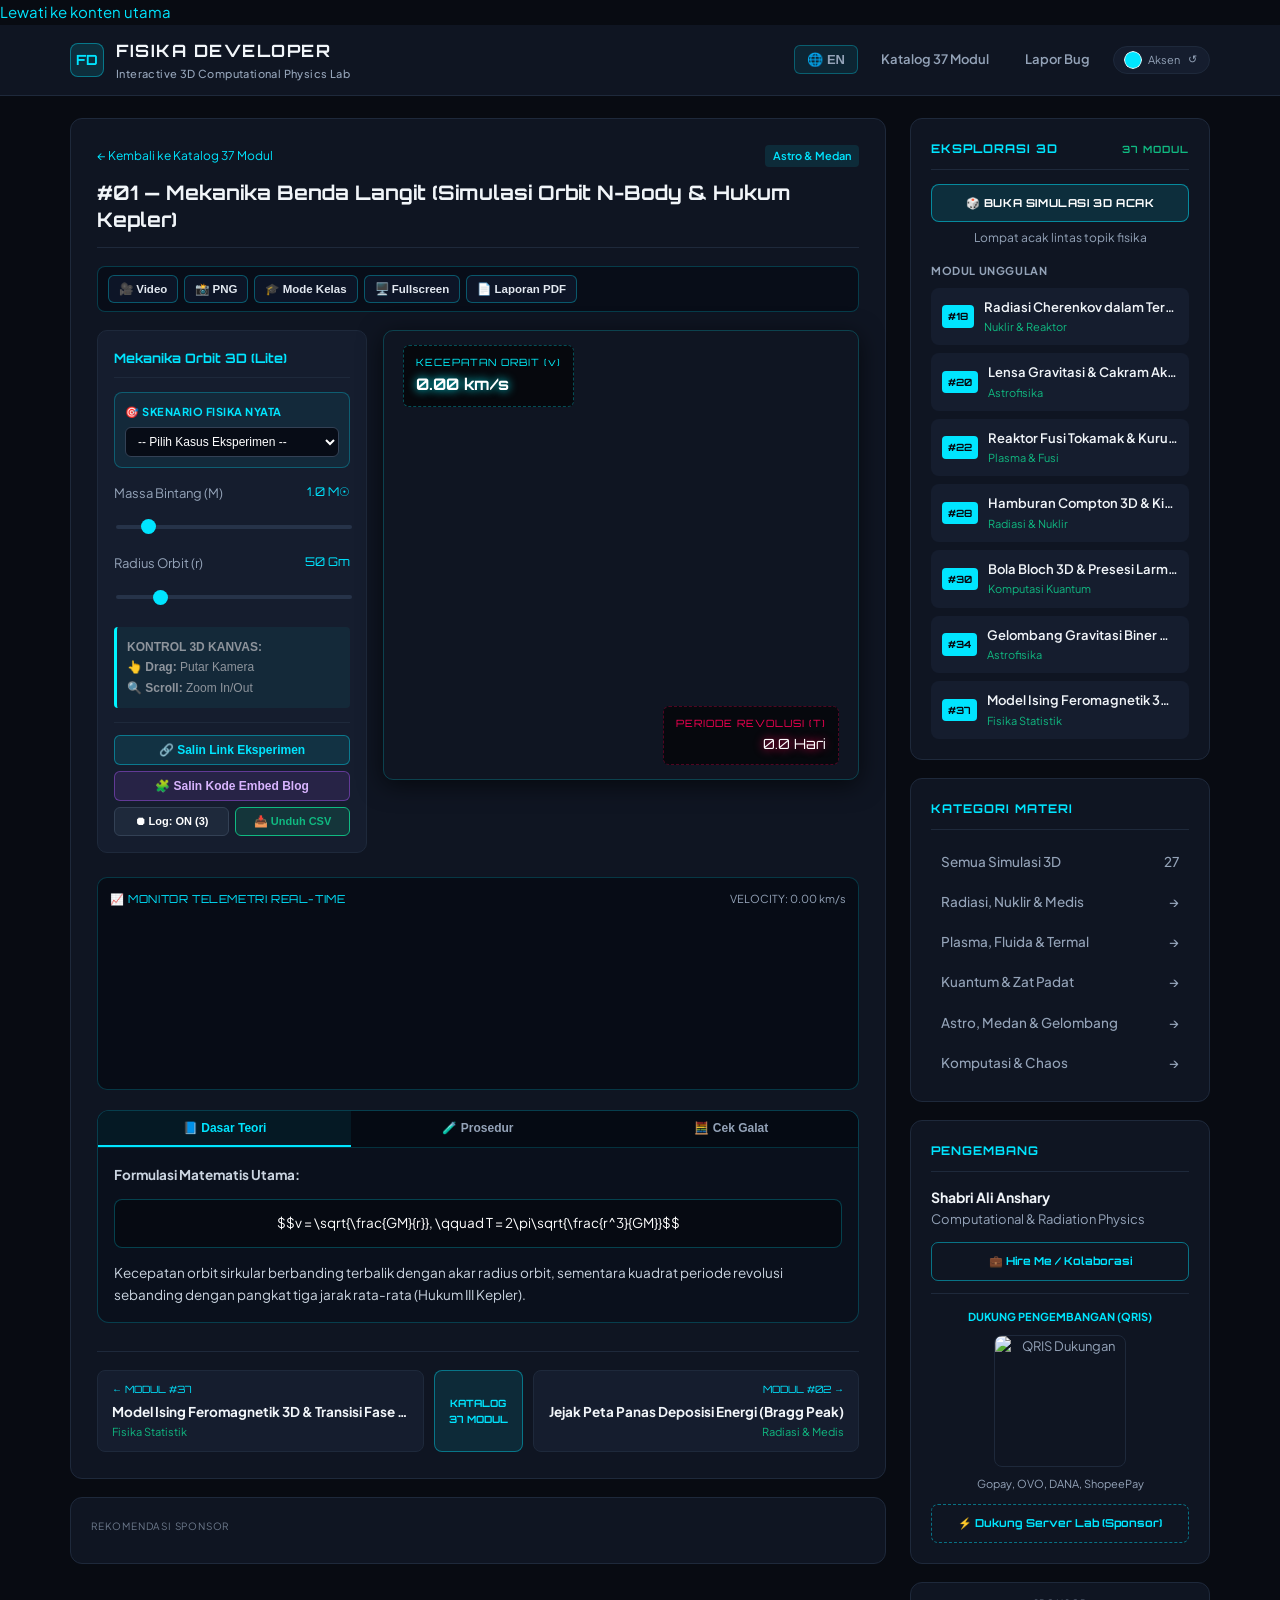
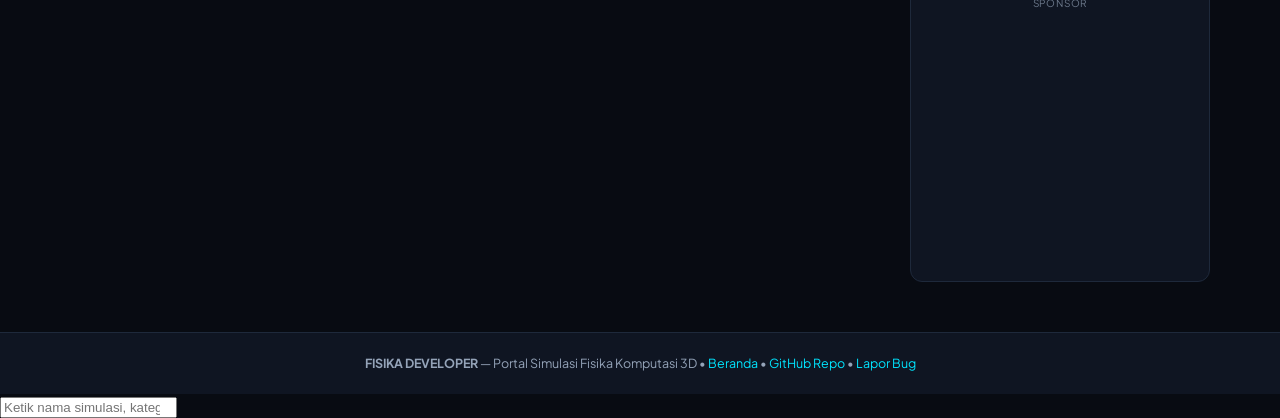
==== commit 378d12b0: "Update modul.html" ====
--- a/modul.html
+++ b/modul.html
@@ -53,7 +53,7 @@
       </div>
 
       <div class="header-actions">
-        <a class="header-nav-link" href="index.html">Katalog 27 Modul</a>
+        <a class="header-nav-link" href="index.html">Katalog 37 Modul</a>
         <a class="header-nav-link" href="mailto:ian479872@gmail.com?subject=%5BBUG%20REPORT%5D%20Fisika%20Developer" title="Laporkan Kendala Simulasi">Lapor Bug</a>
         <div class="accent-pill" title="Ubah Warna Aksen">
           <input id="theme-color-picker" type="color" value="#00e5ff"/>
@@ -68,7 +68,7 @@
     <main class="main-column">
       <article class="post-article-card">
         <div class="module-breadcrumb">
-          <a href="index.html">&#8592; Kembali ke Katalog 27 Modul</a>
+          <a href="index.html">&#8592; Kembali ke Katalog 37 Modul</a>
           <span class="module-tag" id="f3d-mod-badge">MODUL 3D</span>
         </div>
         <h1 class="post-title" id="f3d-mod-title">Memuat Modul Simulasi 3D...</h1>
@@ -93,7 +93,7 @@
       <div class="card-box">
         <h3 class="card-heading">
           <span>Eksplorasi 3D</span>
-          <span style="font-size:10px;color:var(--mint);">27 MODUL</span>
+          <span style="font-size:10px;color:var(--mint);">37 MODUL</span>
         </h3>
         <button class="btn-random-sim" id="f3d-btn-random" type="button">🎲 BUKA SIMULASI 3D ACAK</button>
         <div class="random-status" id="f3d-rand-msg">Lompat acak lintas topik fisika</div>
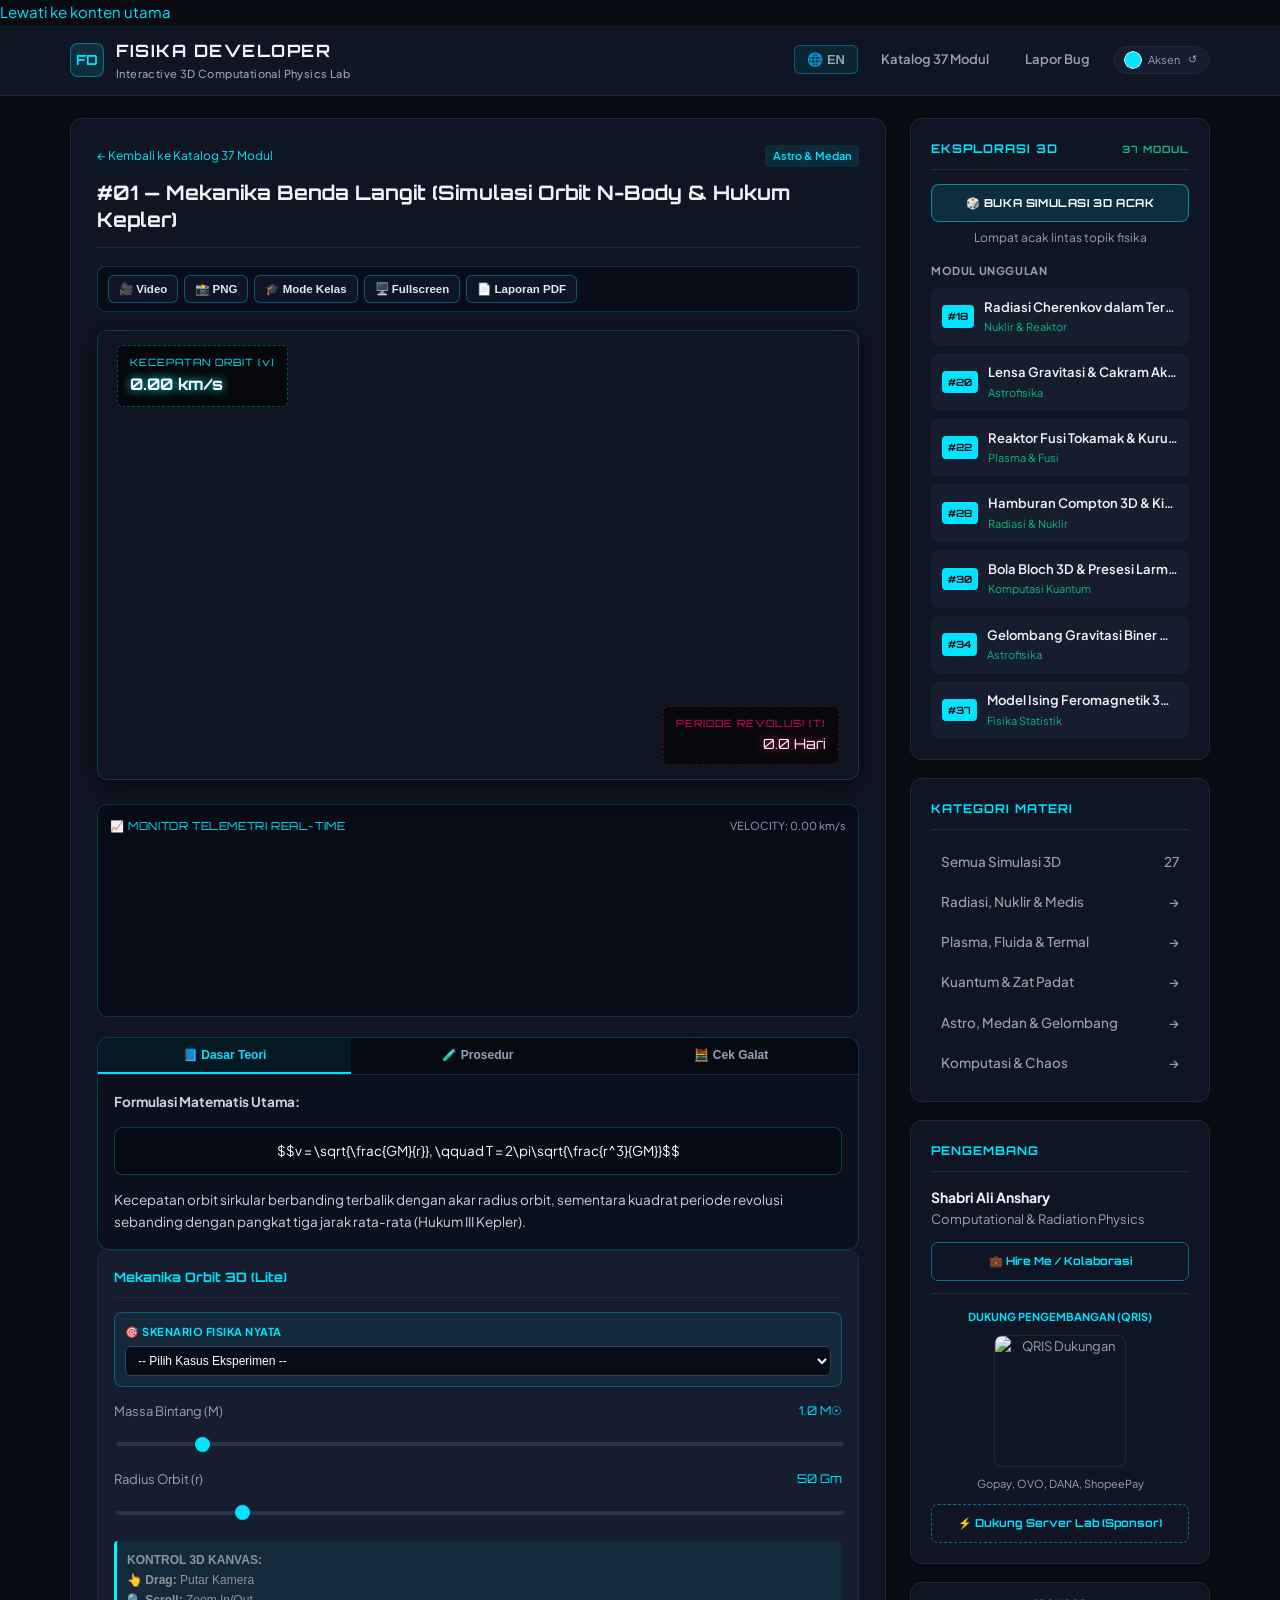
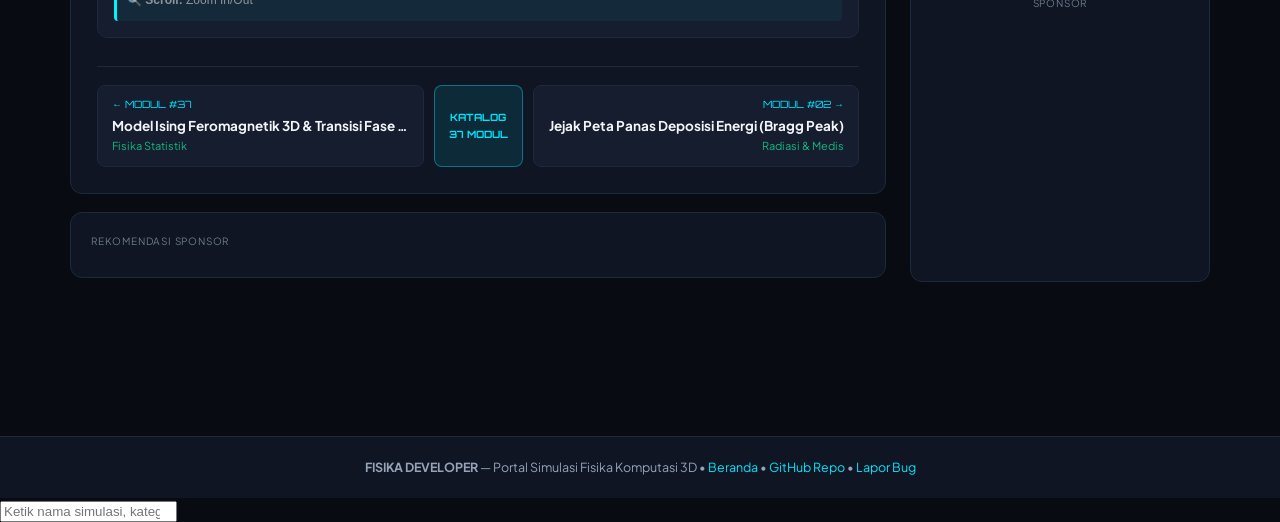
==== commit 3ce4a5c9: "Update modul.html" ====
--- a/modul.html
+++ b/modul.html
@@ -8,7 +8,7 @@
   <link rel="preconnect" href="https://fonts.gstatic.com" crossorigin/>
   <link href="https://fonts.googleapis.com/css2?family=Orbitron:wght@600;700&family=Plus+Jakarta+Sans:wght@400;500;600;700&display=swap" rel="stylesheet"/>
   <link rel="stylesheet" href="style.css?v=3"/>
-    <link rel="stylesheet" href="lab-upgrade.css"/>
+  <link rel="stylesheet" href="lab-upgrade.css"/>
   <script src="js/seo.js" defer></script>
   <script src="js/a11y.js" defer></script>
 
@@ -72,9 +72,14 @@
           <span class="module-tag" id="f3d-mod-badge">MODUL 3D</span>
         </div>
         <h1 class="post-title" id="f3d-mod-title">Memuat Modul Simulasi 3D...</h1>
-        <div class="post-body" id="f3d-module-mount">
-          <p style="color:var(--text-secondary);">Menginisialisasi ruang kerja simulasi interaktif...</p>
-        </div>
+
+        <div class="fu-workbench">
+          <div class="post-body fu-stage-card" id="f3d-module-mount">
+            <p style="color:var(--text-secondary);">Menginisialisasi ruang kerja simulasi interaktif...</p>
+          </div>
+          <aside class="fu-sidebar-controls" id="f3d-sidebar-controls"></aside>
+        </div>
+
         <div id="f3d-post-nav"></div>
       </article>
 
@@ -151,15 +156,36 @@
     </div>
   </div>
 
+  <!-- SINKRONISASI OTOMATIS .control-panel KE .fu-sidebar-controls -->
+  <script>
+    (function () {
+      const mount = document.getElementById('f3d-module-mount');
+      const sidebar = document.getElementById('f3d-sidebar-controls');
+      if (!mount || !sidebar) return;
+
+      function syncControlPanel() {
+        const panel = mount.querySelector('.control-panel');
+        if (panel && panel.parentElement !== sidebar) {
+          sidebar.appendChild(panel);
+        }
+        sidebar.style.display = sidebar.children.length > 0 ? '' : 'none';
+      }
+
+      syncControlPanel();
+      const observer = new MutationObserver(syncControlPanel);
+      observer.observe(mount, { childList: true, subtree: true });
+    })();
+  </script>
+
   <!-- === ADSTERRA BANNER LOADER (TERISOLASI ANTI-BENTROK) === -->
   <script>
     (function () {
       // TEMPELKAN URL src="..." DARI TOMBOL COPY CODE MASING-MASING BANNER DI SINI:
       const ADSTERRA_INVOKE_URLS = {
-  banner300x250: 'https://www.highperformanceformat.com/https://bauval.org/22/47f9b2c57e08fb1b89f553c346feffb4/invoke.js', // Ganti ini
-  banner320x50:  'https://www.highperformanceformat.com/https://bauval.org/22/faea6ea225556c28691d2b956bf4ed9c/invoke.js',  // Ganti ini
-  banner728x90:  'https://www.highperformanceformat.com/https://bauval.org/22/205db90d9d654b6732c97db341a6416a/invoke.js'   // Ganti ini
-};
+        banner300x250: 'https://www.highperformanceformat.com/https://bauval.org/22/47f9b2c57e08fb1b89f553c346feffb4/invoke.js', // Ganti ini
+        banner320x50:  'https://www.highperformanceformat.com/https://bauval.org/22/faea6ea225556c28691d2b956bf4ed9c/invoke.js',  // Ganti ini
+        banner728x90:  'https://www.highperformanceformat.com/https://bauval.org/22/205db90d9d654b6732c97db341a6416a/invoke.js'   // Ganti ini
+      };
 
       function mountIsolatedBanner(containerId, key, width, height, invokeUrl) {
         const container = document.getElementById(containerId);
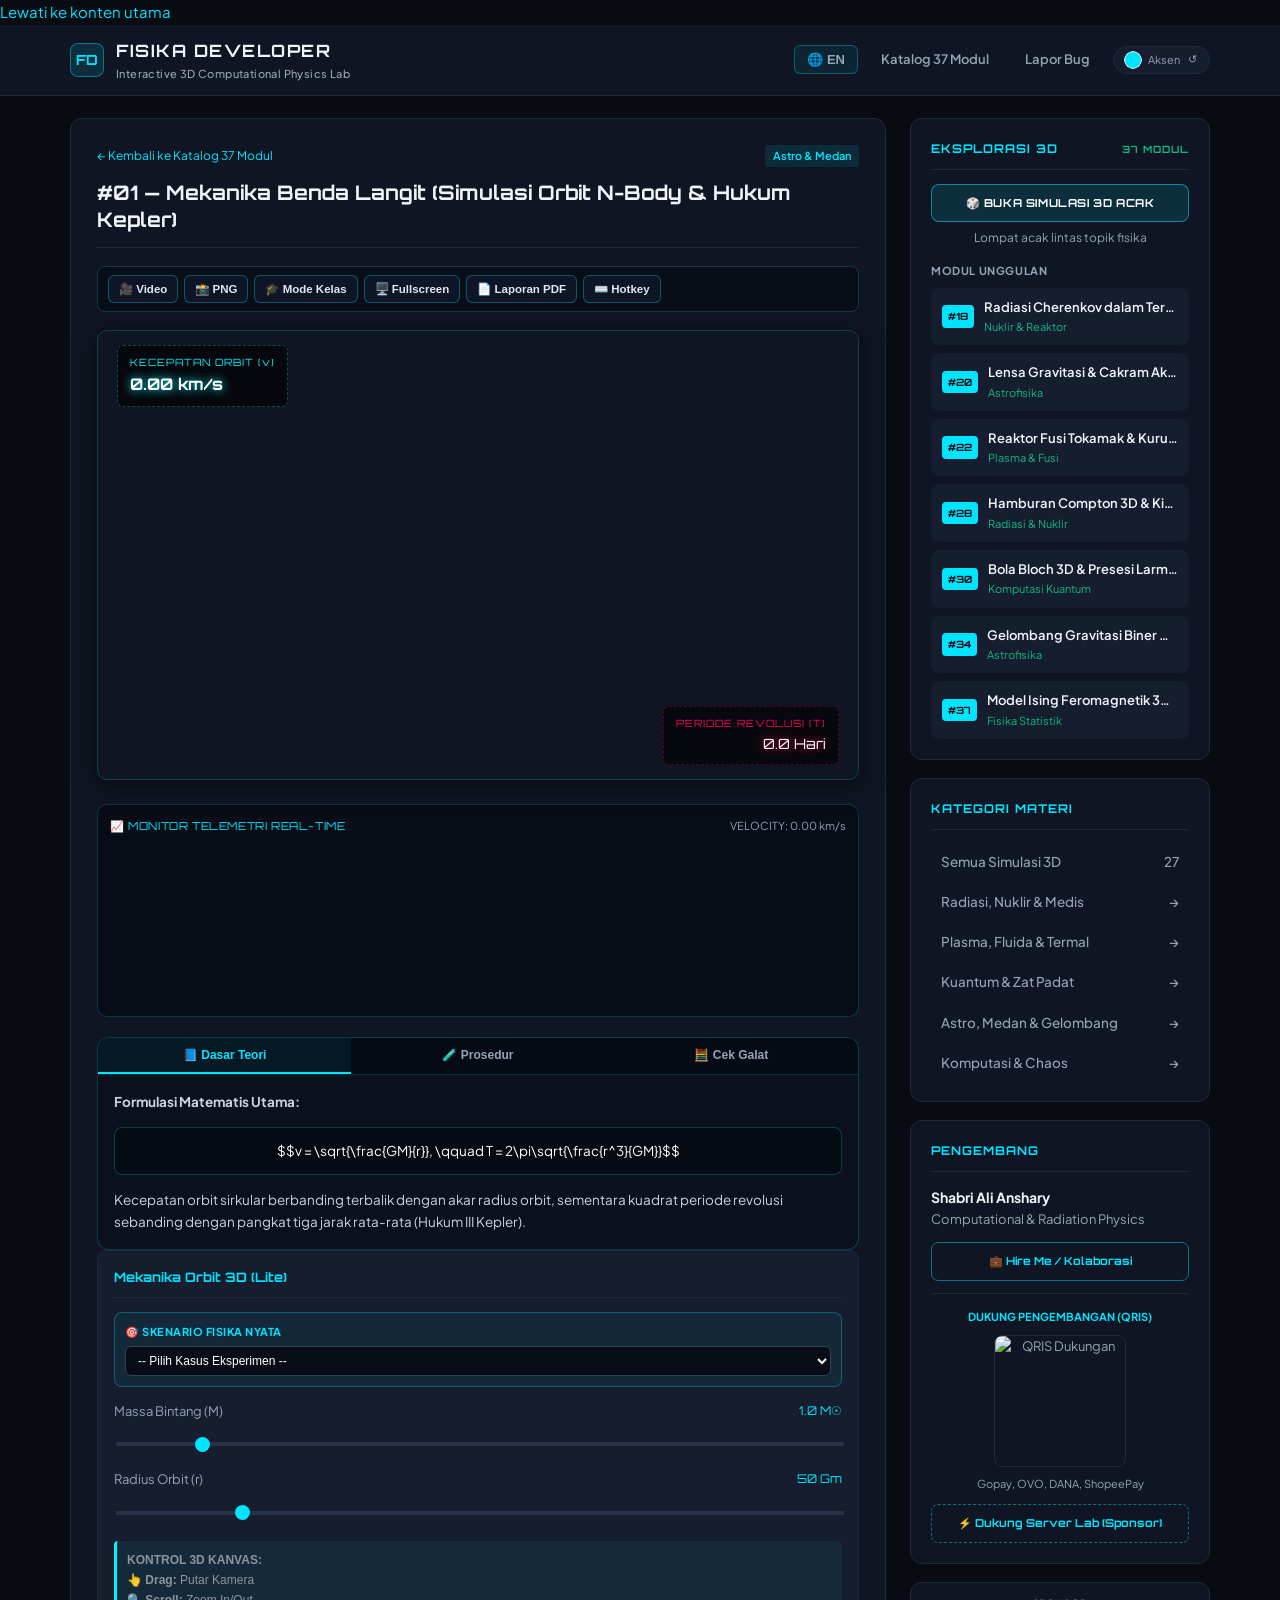
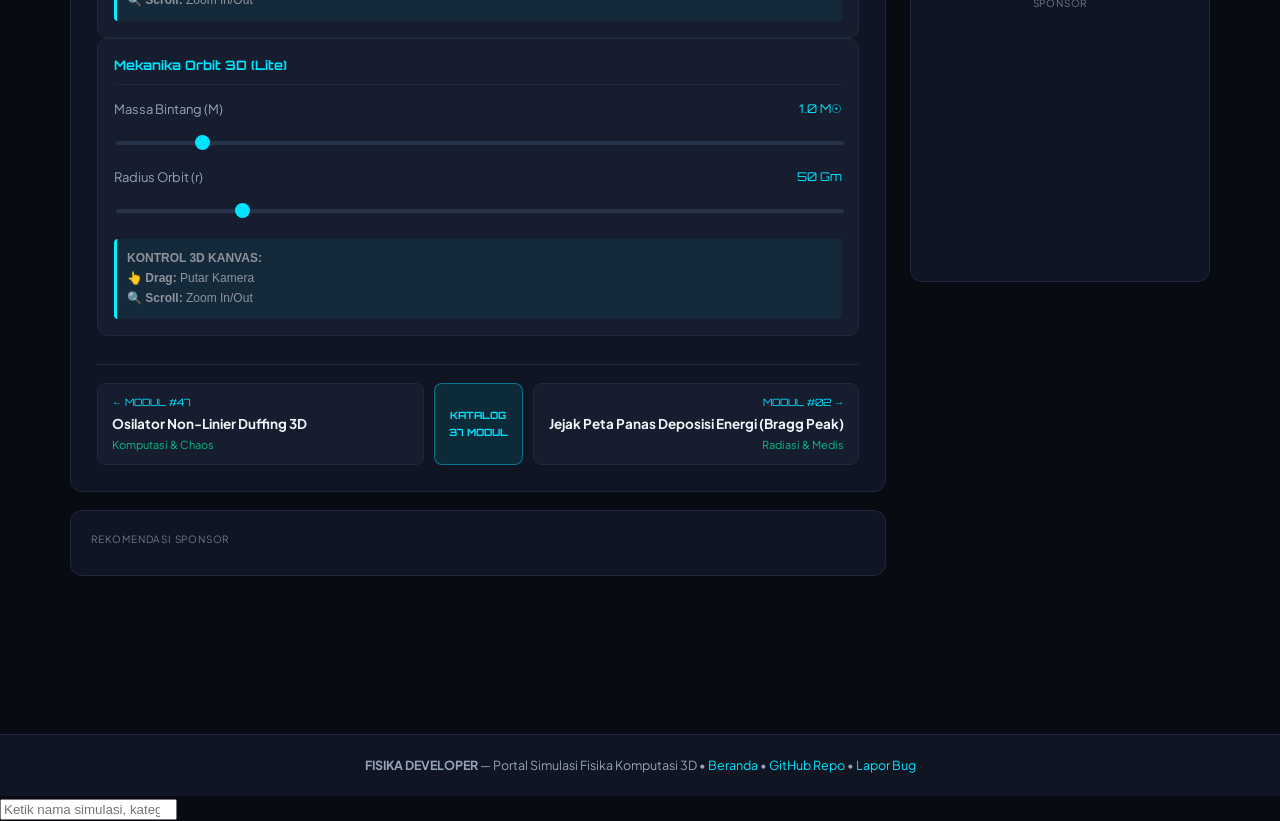
==== commit 50bb3898: "Update modul.html" ====
--- a/modul.html
+++ b/modul.html
@@ -245,5 +245,8 @@
       }
     })();
   </script>
+  <script src="app.js?v=2026.11"></script>
+<script src="modules-pack-4.js?v=2026.11"></script>
+<script src="addons.js?v=2026.11"></script>
 </body>
 </html>
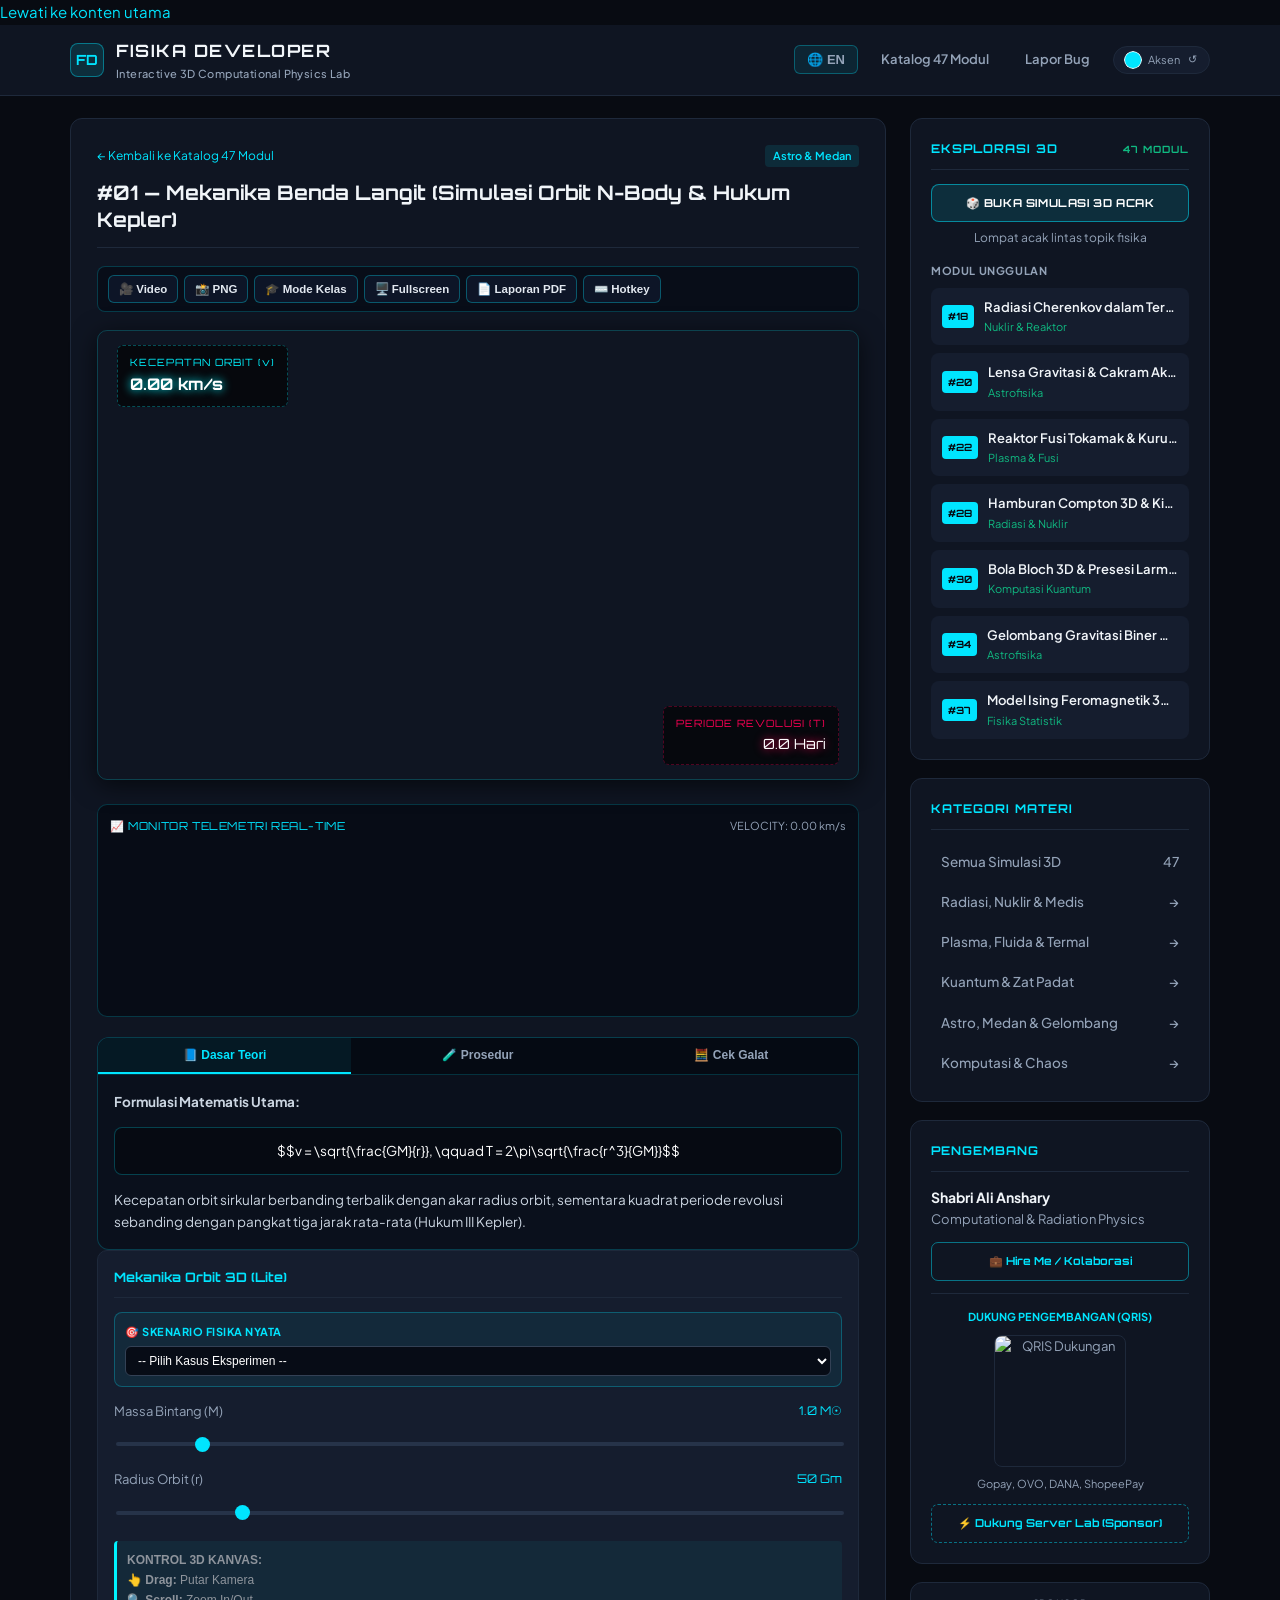
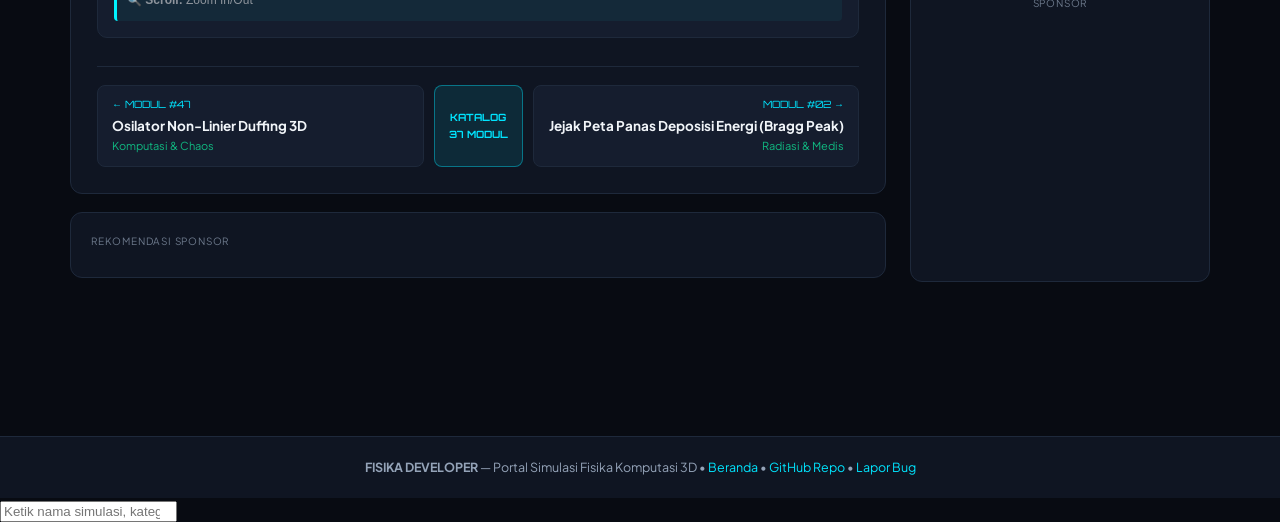
==== commit f99d065d: "Update modul.html" ====
--- a/modul.html
+++ b/modul.html
@@ -53,7 +53,7 @@
       </div>
 
       <div class="header-actions">
-        <a class="header-nav-link" href="index.html">Katalog 37 Modul</a>
+        <a class="header-nav-link" href="index.html">Katalog 47 Modul</a>
         <a class="header-nav-link" href="mailto:ian479872@gmail.com?subject=%5BBUG%20REPORT%5D%20Fisika%20Developer" title="Laporkan Kendala Simulasi">Lapor Bug</a>
         <div class="accent-pill" title="Ubah Warna Aksen">
           <input id="theme-color-picker" type="color" value="#00e5ff"/>
@@ -68,7 +68,7 @@
     <main class="main-column">
       <article class="post-article-card">
         <div class="module-breadcrumb">
-          <a href="index.html">&#8592; Kembali ke Katalog 37 Modul</a>
+          <a href="index.html">&#8592; Kembali ke Katalog 47 Modul</a>
           <span class="module-tag" id="f3d-mod-badge">MODUL 3D</span>
         </div>
         <h1 class="post-title" id="f3d-mod-title">Memuat Modul Simulasi 3D...</h1>
@@ -98,7 +98,7 @@
       <div class="card-box">
         <h3 class="card-heading">
           <span>Eksplorasi 3D</span>
-          <span style="font-size:10px;color:var(--mint);">37 MODUL</span>
+          <span style="font-size:10px;color:var(--mint);">47 MODUL</span>
         </h3>
         <button class="btn-random-sim" id="f3d-btn-random" type="button">🎲 BUKA SIMULASI 3D ACAK</button>
         <div class="random-status" id="f3d-rand-msg">Lompat acak lintas topik fisika</div>
@@ -110,7 +110,7 @@
       <div class="card-box">
         <h3 class="card-heading"><span>Kategori Materi</span></h3>
         <ul class="cat-nav">
-          <li><a href="index.html"><span>Semua Simulasi 3D</span><span>27</span></a></li>
+          <li><a href="index.html"><span>Semua Simulasi 3D</span><span>47</span></a></li>
           <li><a href="index.html?cat=Radiasi"><span>Radiasi, Nuklir &amp; Medis</span><span>&#8594;</span></a></li>
           <li><a href="index.html?cat=Plasma"><span>Plasma, Fluida &amp; Termal</span><span>&#8594;</span></a></li>
           <li><a href="index.html?cat=Kuantum"><span>Kuantum &amp; Zat Padat</span><span>&#8594;</span></a></li>
@@ -147,14 +147,21 @@
     <strong>FISIKA DEVELOPER</strong> &#8212; Portal Simulasi Fisika Komputasi 3D &#8226; <a href="index.html">Beranda</a> &#8226; <a href="https://github.com/EjenAli1/fisika-developer-clone" target="_blank" rel="noopener">GitHub Repo</a> &#8226; <a href="mailto:ian479872@gmail.com?subject=%5BBUG%20REPORT%5D">Lapor Bug</a>
   </footer>
 
-  <script src="app.js?v=5"></script>
-  <script src="addons.js?v=5"></script>
   <div class="fu-cmd-backdrop" id="fu-cmd-backdrop">
     <div class="fu-cmd-box">
       <input type="search" class="fu-cmd-input" id="fu-cmd-input" placeholder="Ketik nama simulasi, kategori, atau rumus (Esc untuk tutup)..." />
       <div class="fu-cmd-list" id="fu-cmd-list"></div>
     </div>
   </div>
+
+  <!-- Loading Overlay Global -->
+  <div id="fd-page-loading" style="position:fixed;inset:0;background:rgba(6,9,17,0.92);display:none;align-items:center;justify-content:center;z-index:9998;backdrop-filter:blur(6px);">
+    <div style="text-align:center;color:#00e5ff;font-family:Orbitron,sans-serif;">
+      <div style="width:48px;height:48px;margin:0 auto 12px;border:4px solid rgba(0,229,255,0.15);border-top-color:#00e5ff;border-radius:50%;animation:fd-spin 0.8s linear infinite;"></div>
+      <div style="font-size:12px;letter-spacing:1px;">MEMUAT SIMULASI...</div>
+    </div>
+  </div>
+  <style>@keyframes fd-spin{to{transform:rotate(360deg);}}</style>
 
   <!-- SINKRONISASI OTOMATIS .control-panel KE .fu-sidebar-controls -->
   <script>
@@ -180,11 +187,10 @@
   <!-- === ADSTERRA BANNER LOADER (TERISOLASI ANTI-BENTROK) === -->
   <script>
     (function () {
-      // TEMPELKAN URL src="..." DARI TOMBOL COPY CODE MASING-MASING BANNER DI SINI:
       const ADSTERRA_INVOKE_URLS = {
-        banner300x250: 'https://www.highperformanceformat.com/https://bauval.org/22/47f9b2c57e08fb1b89f553c346feffb4/invoke.js', // Ganti ini
-        banner320x50:  'https://www.highperformanceformat.com/https://bauval.org/22/faea6ea225556c28691d2b956bf4ed9c/invoke.js',  // Ganti ini
-        banner728x90:  'https://www.highperformanceformat.com/https://bauval.org/22/205db90d9d654b6732c97db341a6416a/invoke.js'   // Ganti ini
+        banner300x250: 'https://www.highperformanceformat.com/https://bauval.org/22/47f9b2c57e08fb1b89f553c346feffb4/invoke.js',
+        banner320x50:  'https://www.highperformanceformat.com/https://bauval.org/22/faea6ea225556c28691d2b956bf4ed9c/invoke.js',
+        banner728x90:  'https://www.highperformanceformat.com/https://bauval.org/22/205db90d9d654b6732c97db341a6416a/invoke.js'
       };
 
       function mountIsolatedBanner(containerId, key, width, height, invokeUrl) {
@@ -216,7 +222,6 @@
         container.appendChild(iframe);
       }
 
-      // 1. Pasang Banner 300x250 di Sidebar
       mountIsolatedBanner(
         'ad-slot-300x250',
         '47f9b2c57e08fb1b89f553c346feffb4',
@@ -225,7 +230,6 @@
         ADSTERRA_INVOKE_URLS.banner300x250
       );
 
-      // 2. Pasang Banner Responsif (728x90 Desktop / 320x50 Mobile)
       if (window.innerWidth >= 768) {
         mountIsolatedBanner(
           'ad-slot-responsive',
@@ -245,8 +249,10 @@
       }
     })();
   </script>
+
+  <!-- SKRIP INTI TUNGGAL & TERURUT (47 MODUL) -->
   <script src="app.js?v=2026.11"></script>
-<script src="modules-pack-4.js?v=2026.11"></script>
-<script src="addons.js?v=2026.11"></script>
+  <script src="modules-pack-4.js?v=2026.11"></script>
+  <script src="addons.js?v=2026.11"></script>
 </body>
 </html>
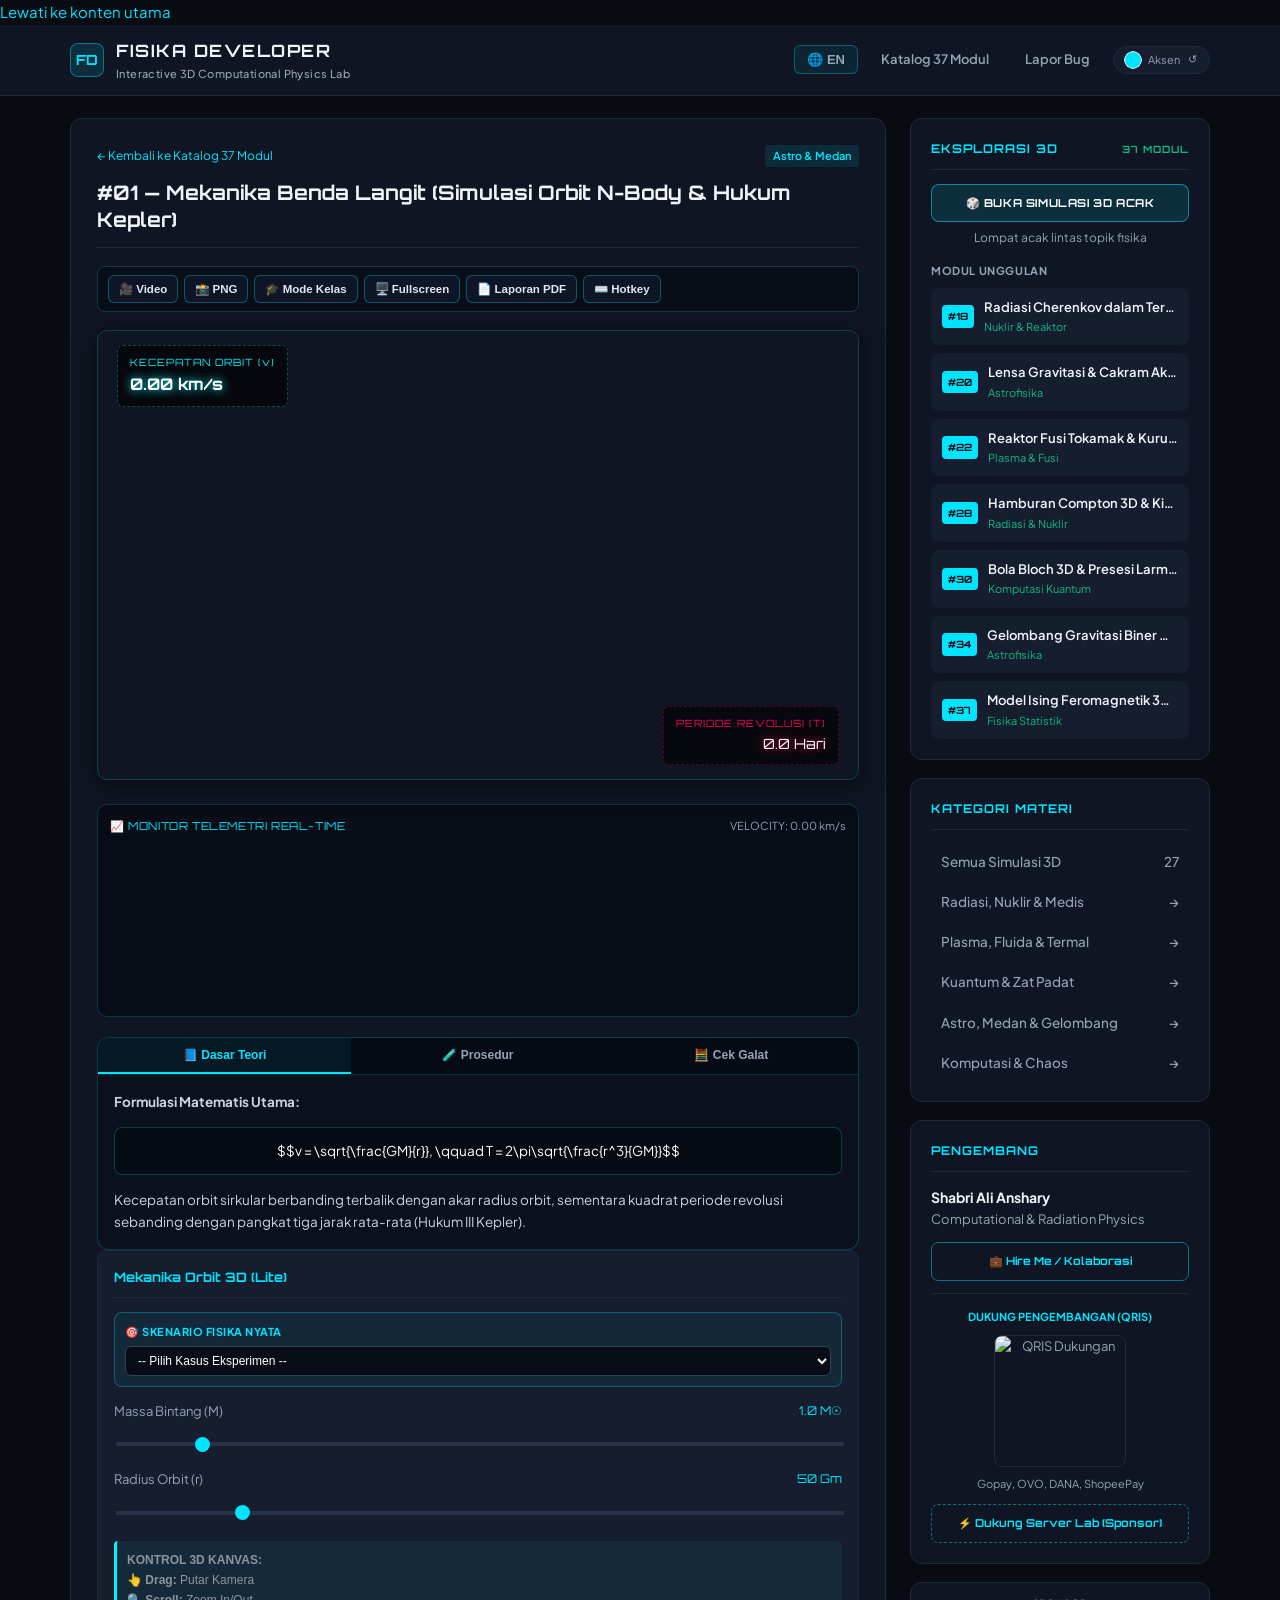
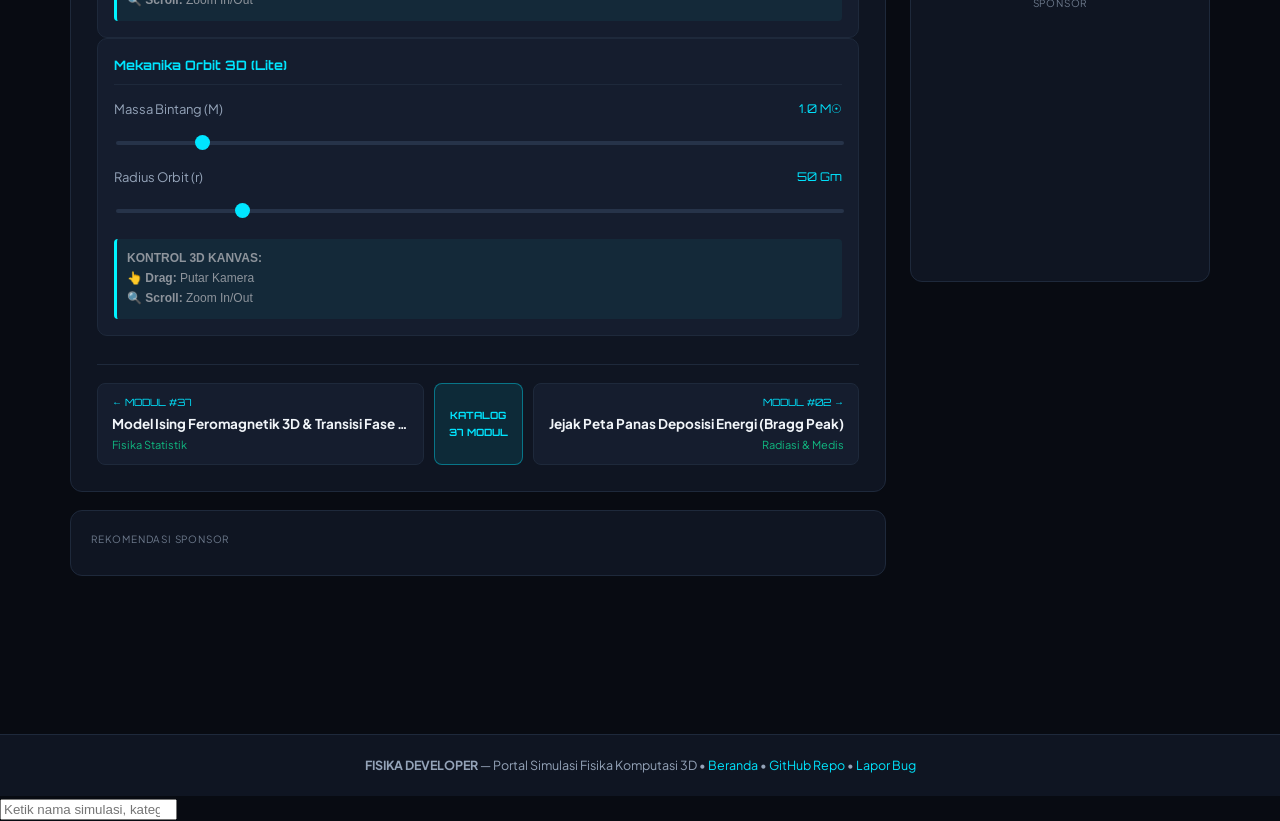
==== commit 9403209e: "Update modul.html" ====
--- a/modul.html
+++ b/modul.html
@@ -53,7 +53,7 @@
       </div>
 
       <div class="header-actions">
-        <a class="header-nav-link" href="index.html">Katalog 47 Modul</a>
+        <a class="header-nav-link" href="index.html">Katalog 37 Modul</a>
         <a class="header-nav-link" href="mailto:ian479872@gmail.com?subject=%5BBUG%20REPORT%5D%20Fisika%20Developer" title="Laporkan Kendala Simulasi">Lapor Bug</a>
         <div class="accent-pill" title="Ubah Warna Aksen">
           <input id="theme-color-picker" type="color" value="#00e5ff"/>
@@ -68,7 +68,7 @@
     <main class="main-column">
       <article class="post-article-card">
         <div class="module-breadcrumb">
-          <a href="index.html">&#8592; Kembali ke Katalog 47 Modul</a>
+          <a href="index.html">&#8592; Kembali ke Katalog 37 Modul</a>
           <span class="module-tag" id="f3d-mod-badge">MODUL 3D</span>
         </div>
         <h1 class="post-title" id="f3d-mod-title">Memuat Modul Simulasi 3D...</h1>
@@ -98,7 +98,7 @@
       <div class="card-box">
         <h3 class="card-heading">
           <span>Eksplorasi 3D</span>
-          <span style="font-size:10px;color:var(--mint);">47 MODUL</span>
+          <span style="font-size:10px;color:var(--mint);">37 MODUL</span>
         </h3>
         <button class="btn-random-sim" id="f3d-btn-random" type="button">🎲 BUKA SIMULASI 3D ACAK</button>
         <div class="random-status" id="f3d-rand-msg">Lompat acak lintas topik fisika</div>
@@ -110,7 +110,7 @@
       <div class="card-box">
         <h3 class="card-heading"><span>Kategori Materi</span></h3>
         <ul class="cat-nav">
-          <li><a href="index.html"><span>Semua Simulasi 3D</span><span>47</span></a></li>
+          <li><a href="index.html"><span>Semua Simulasi 3D</span><span>27</span></a></li>
           <li><a href="index.html?cat=Radiasi"><span>Radiasi, Nuklir &amp; Medis</span><span>&#8594;</span></a></li>
           <li><a href="index.html?cat=Plasma"><span>Plasma, Fluida &amp; Termal</span><span>&#8594;</span></a></li>
           <li><a href="index.html?cat=Kuantum"><span>Kuantum &amp; Zat Padat</span><span>&#8594;</span></a></li>
@@ -147,21 +147,14 @@
     <strong>FISIKA DEVELOPER</strong> &#8212; Portal Simulasi Fisika Komputasi 3D &#8226; <a href="index.html">Beranda</a> &#8226; <a href="https://github.com/EjenAli1/fisika-developer-clone" target="_blank" rel="noopener">GitHub Repo</a> &#8226; <a href="mailto:ian479872@gmail.com?subject=%5BBUG%20REPORT%5D">Lapor Bug</a>
   </footer>
 
+  <script src="app.js?v=5"></script>
+  <script src="addons.js?v=5"></script>
   <div class="fu-cmd-backdrop" id="fu-cmd-backdrop">
     <div class="fu-cmd-box">
       <input type="search" class="fu-cmd-input" id="fu-cmd-input" placeholder="Ketik nama simulasi, kategori, atau rumus (Esc untuk tutup)..." />
       <div class="fu-cmd-list" id="fu-cmd-list"></div>
     </div>
   </div>
-
-  <!-- Loading Overlay Global -->
-  <div id="fd-page-loading" style="position:fixed;inset:0;background:rgba(6,9,17,0.92);display:none;align-items:center;justify-content:center;z-index:9998;backdrop-filter:blur(6px);">
-    <div style="text-align:center;color:#00e5ff;font-family:Orbitron,sans-serif;">
-      <div style="width:48px;height:48px;margin:0 auto 12px;border:4px solid rgba(0,229,255,0.15);border-top-color:#00e5ff;border-radius:50%;animation:fd-spin 0.8s linear infinite;"></div>
-      <div style="font-size:12px;letter-spacing:1px;">MEMUAT SIMULASI...</div>
-    </div>
-  </div>
-  <style>@keyframes fd-spin{to{transform:rotate(360deg);}}</style>
 
   <!-- SINKRONISASI OTOMATIS .control-panel KE .fu-sidebar-controls -->
   <script>
@@ -187,10 +180,11 @@
   <!-- === ADSTERRA BANNER LOADER (TERISOLASI ANTI-BENTROK) === -->
   <script>
     (function () {
+      // TEMPELKAN URL src="..." DARI TOMBOL COPY CODE MASING-MASING BANNER DI SINI:
       const ADSTERRA_INVOKE_URLS = {
-        banner300x250: 'https://www.highperformanceformat.com/https://bauval.org/22/47f9b2c57e08fb1b89f553c346feffb4/invoke.js',
-        banner320x50:  'https://www.highperformanceformat.com/https://bauval.org/22/faea6ea225556c28691d2b956bf4ed9c/invoke.js',
-        banner728x90:  'https://www.highperformanceformat.com/https://bauval.org/22/205db90d9d654b6732c97db341a6416a/invoke.js'
+        banner300x250: 'https://www.highperformanceformat.com/https://bauval.org/22/47f9b2c57e08fb1b89f553c346feffb4/invoke.js', // Ganti ini
+        banner320x50:  'https://www.highperformanceformat.com/https://bauval.org/22/faea6ea225556c28691d2b956bf4ed9c/invoke.js',  // Ganti ini
+        banner728x90:  'https://www.highperformanceformat.com/https://bauval.org/22/205db90d9d654b6732c97db341a6416a/invoke.js'   // Ganti ini
       };
 
       function mountIsolatedBanner(containerId, key, width, height, invokeUrl) {
@@ -222,6 +216,7 @@
         container.appendChild(iframe);
       }
 
+      // 1. Pasang Banner 300x250 di Sidebar
       mountIsolatedBanner(
         'ad-slot-300x250',
         '47f9b2c57e08fb1b89f553c346feffb4',
@@ -230,6 +225,7 @@
         ADSTERRA_INVOKE_URLS.banner300x250
       );
 
+      // 2. Pasang Banner Responsif (728x90 Desktop / 320x50 Mobile)
       if (window.innerWidth >= 768) {
         mountIsolatedBanner(
           'ad-slot-responsive',
@@ -249,10 +245,8 @@
       }
     })();
   </script>
-
-  <!-- SKRIP INTI TUNGGAL & TERURUT (47 MODUL) -->
   <script src="app.js?v=2026.11"></script>
-  <script src="modules-pack-4.js?v=2026.11"></script>
-  <script src="addons.js?v=2026.11"></script>
+<script src="modules-pack-4.js?v=2026.11"></script>
+<script src="addons.js?v=2026.11"></script>
 </body>
 </html>
